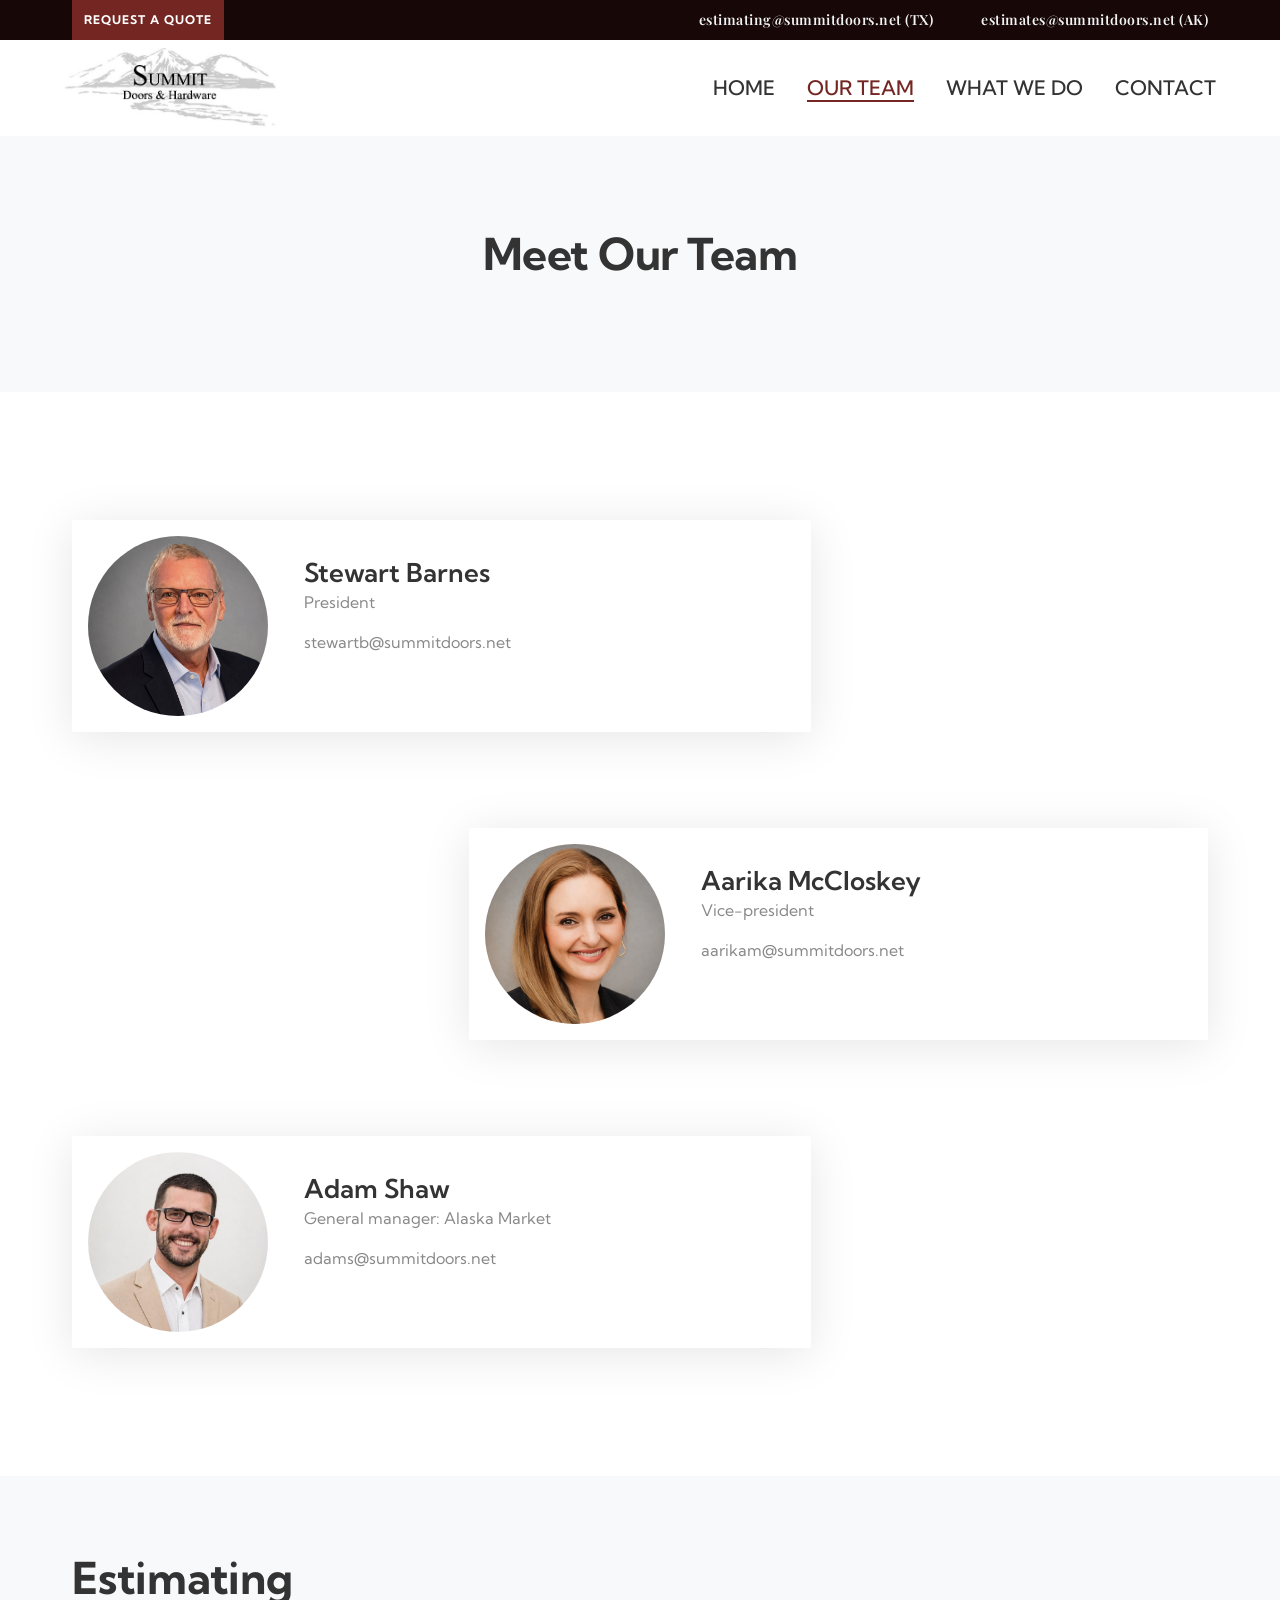
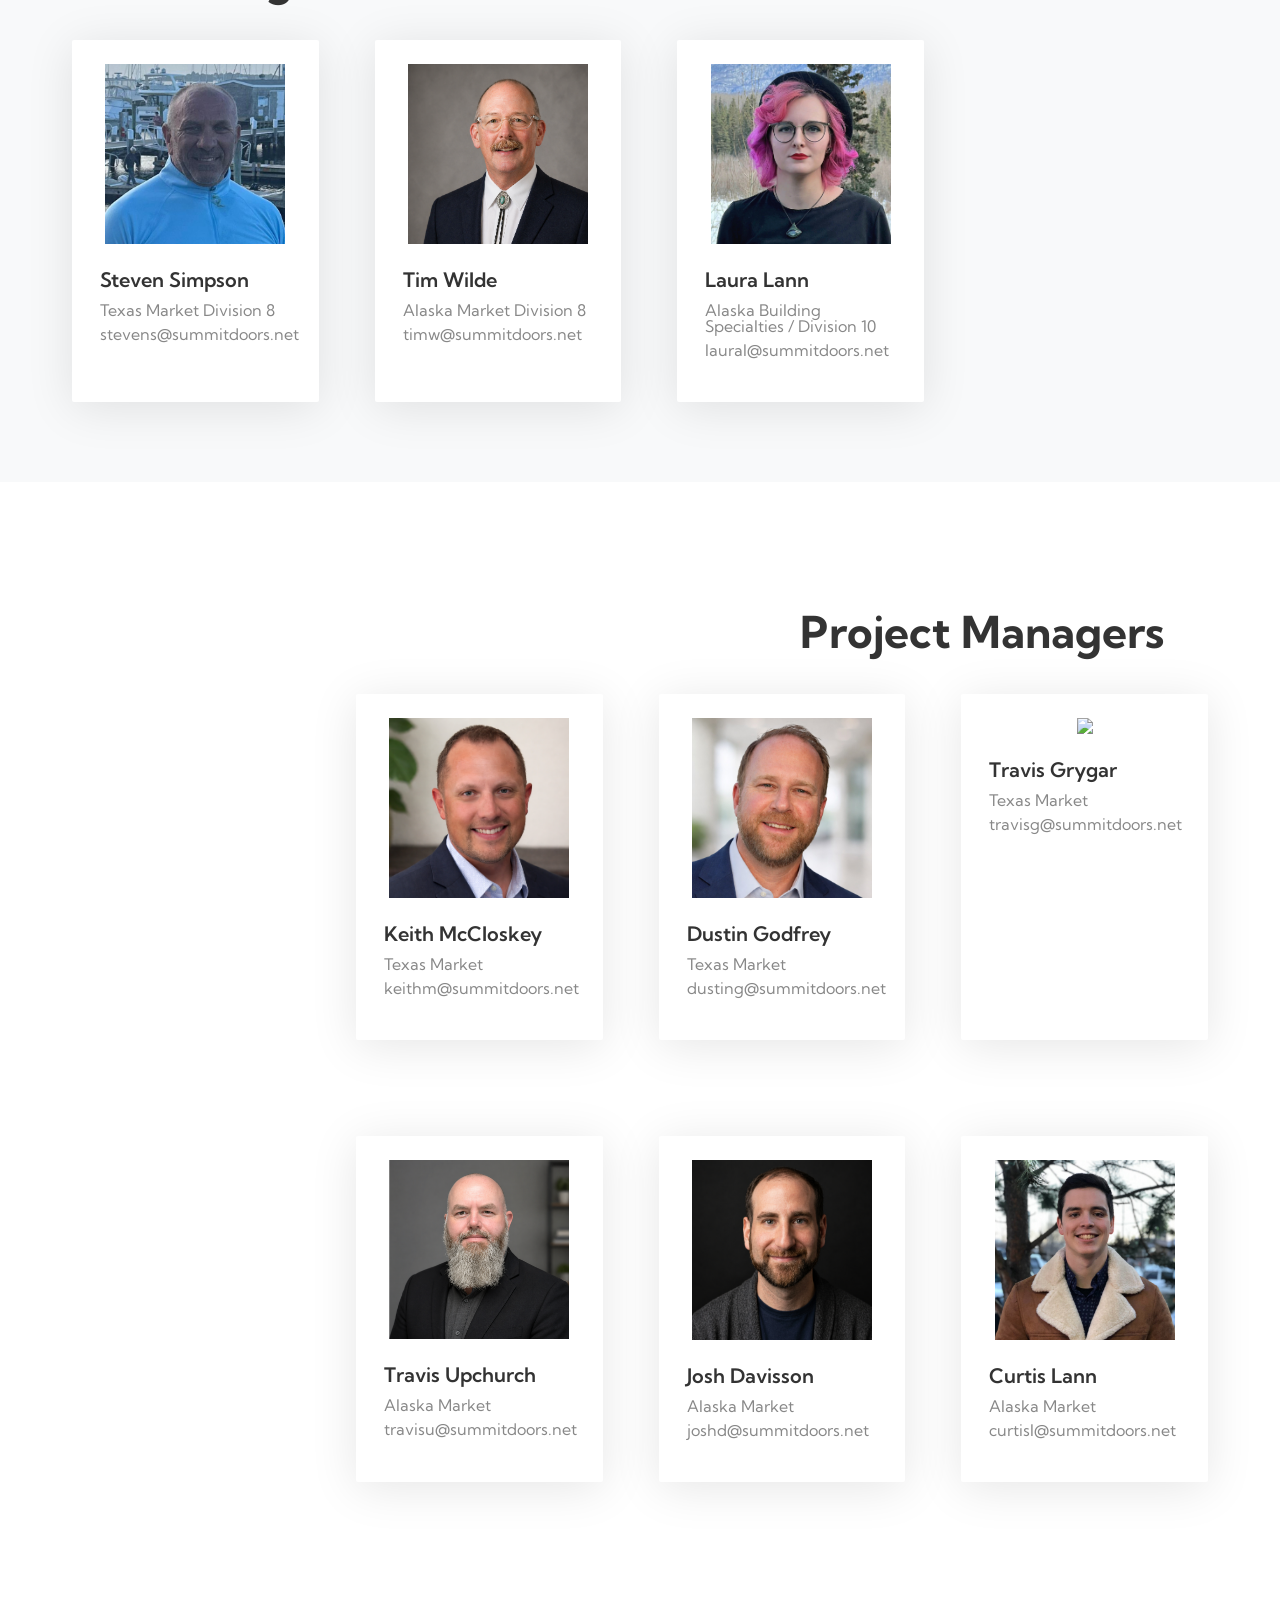
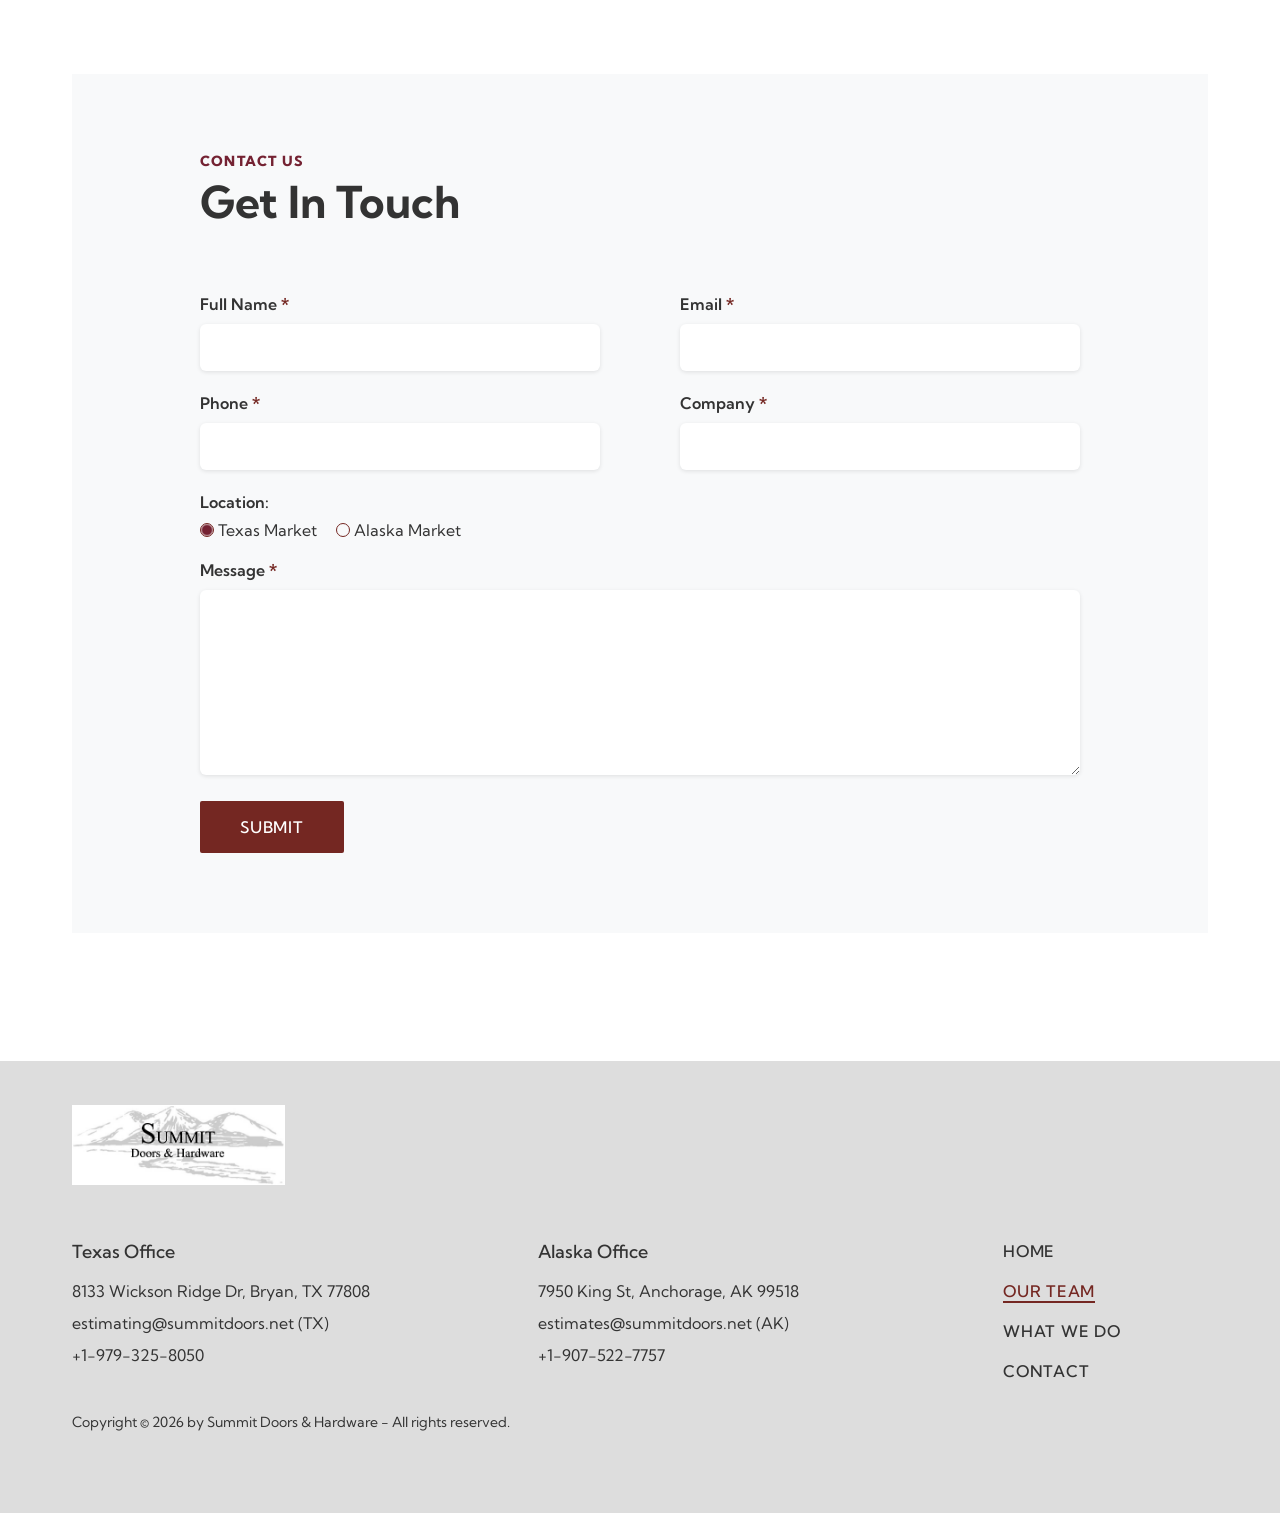
==== about.html @ 2234e0e9 "updated the about and what we do pages changed the images to the actual and improved pictures of the" ====
<!-- 
maybe remove the 'leadership' text and put it in the cards as what their function is (founder, manager, etc)

Dont make different sections for the employee functions like project management and estimator:
-- Put the function of the employees in the employee card !



I gotta make some decisions to bring something to the table on tuesday. Doesn't have to be perfect. I just want to build something. Good enough is good enough.

-->

<!doctype html>
<html lang="en">
  <head>
    <meta charset="UTF-8" />
    <meta name="viewport" content="width=device-width, initial-scale=1.0" />
    <title>Summit Doors | About</title>

    <link
      rel="stylesheet"
      type="text/css"
      href="https://cdn.jsdelivr.net/npm/@phosphor-icons/web@2.1.1/src/regular/style.css"
    />
    <link
      rel="stylesheet"
      type="text/css"
      href="https://cdn.jsdelivr.net/npm/@phosphor-icons/web@2.1.1/src/fill/style.css"
    />

    <link rel="preconnect" href="https://fonts.googleapis.com" />
    <link rel="preconnect" href="https://fonts.gstatic.com" crossorigin />
    <link
      href="https://fonts.googleapis.com/css2?family=Playfair+Display:ital,wght@0,400..900;1,400..900&display=swap"
      rel="stylesheet"
    />
    <link
      href="https://fonts.googleapis.com/css2?family=Kumbh+Sans:wght,YOPQ@100..900,300&family=Playfair+Display:ital,wght@0,400..900;1,400..900&display=swap"
      rel="stylesheet"
    />
    <link
      href="https://fonts.googleapis.com/css2?family=Cinzel:wght@400..900&family=Kumbh+Sans:wght,YOPQ@100..900,300&family=Playfair+Display:ital,wght@0,400..900;1,400..900&display=swap"
      rel="stylesheet"
    />

    <link rel="stylesheet" href="css/general-components.css" />
    <link rel="stylesheet" href="css/general-elements.css" />
    <link rel="stylesheet" href="css/about-us-page.css" />
    <link rel="stylesheet" href="css/mediaquery.css" />

    <script
      async
      fetchpriority="high"
      blocking="render"
      src="js/include.js"
    ></script>
    <script defer src="js/script.js"></script>
    <style>
      .nav-about:link,
      .nav-about:visited {
        color: #742722;
        /* text-decoration: underline; */
        border-bottom: 2px solid #742722;
      }
    </style>
  </head>
  <body>
    <!--  HEADER (DONE)-->
    <header include-header="header.html"></header>

    <main class="main">
      <section class="section-our-team section-bg padding-lg js-hero-el">
        <div class="container">
          <h1 class="heading-primary page-heading cap">Meet our team</h1>
        </div>
      </section>

      <section class="section-leadership">
        <div class="container">
          <!-- <h2 class="heading-secondary text-left">Leadership</h2> -->
          <div class="grid grid--3-cols grid--row-sm">
            <figure class="card card-horizontal">
              <img src="img/team/leadership/stewart.jpg" class="card-img" />
              <div class="card-body">
                <h4 class="card-name">Stewart Barnes</h4>
                <h5 class="card-title">President</h5>
                <p class="card-description">stewartb@summitdoors.net</p>
              </div>
            </figure>

            <figure class="card card-horizontal grid-end">
              <img src="img/team/leadership/aarika.PNG" class="card-img" />
              <div class="card-body">
                <h4 class="card-name">Aarika McCloskey</h4>
                <h5 class="card-title">Vice-president</h5>
                <p class="card-description">aarikam@summitdoors.net</p>
              </div>
            </figure>

            <figure class="card card-horizontal">
              <img src="img/team/leadership/adam.jpg" class="card-img" />
              <div class="card-body">
                <h4 class="card-name">Adam Shaw</h4>
                <h5 class="card-title">General manager: Alaska Market</h5>
                <p class="card-description">adams@summitdoors.net</p>
              </div>
            </figure>
          </div>
        </div>
      </section>

      <section class="section-estimating section-bg">
        <div class="container">
          <h2 class="heading-secondary text-left">Estimating</h2>

          <div class="grid grid--3-cols grid--container-sm">
            <figure class="card card-vertical">
              <div class="text-center">
                <img src="img/team/texas/steven.jpeg" class="card-img" />
              </div>
              <div class="card-body">
                <h4 class="card-name">Steven Simpson</h4>
                <p class="card-description">Texas Market Division 8</p>
                <p class="card-description">stevens@summitdoors.net</p>
              </div>
            </figure>

            <figure class="card card-vertical">
              <div class="text-center">
                <img src="img/team/alaska/tim_wilde.png" class="card-img" />
              </div>
              <div class="card-body">
                <h4 class="card-name">Tim Wilde</h4>
                <p class="card-description">Alaska Market Division 8</p>
                <p class="card-description">timw@summitdoors.net</p>
              </div>
            </figure>

            <figure class="card card-vertical">
              <div class="text-center">
                <img src="img/team/alaska/laura_lann.jpg" class="card-img" />
              </div>
              <div class="card-body">
                <h4 class="card-name">Laura Lann</h4>
                <p class="card-description">
                  Alaska Building Specialties / Division 10
                </p>
                <p class="card-description">laural@summitdoors.net</p>
              </div>
            </figure>
          </div>
        </div>
      </section>

      <section class="section-project-management">
        <div class="container flex-right">
          <h2 class="heading-secondary text-right">Project managers</h2>
          <!-- <div class="grid grid--3-cols grid--container-sm dir--rtl"> -->
          <div class="grid grid--3-cols grid--container-sm">
            <figure class="card card-vertical">
              <div class="text-center">
                <img src="img/team/texas/keith.PNG" class="card-img" />
              </div>
              <div class="card-body">
                <h4 class="card-name">Keith McCloskey</h4>
                <p class="card-description">Texas Market</p>
                <p class="card-description">keithm@summitdoors.net</p>
              </div>
            </figure>

            <figure class="card card-vertical">
              <div class="text-center">
                <img src="img/team/texas/dustin.jpg" class="card-img" />
              </div>
              <div class="card-body">
                <h4 class="card-name">Dustin Godfrey</h4>
                <p class="card-description">Texas Market</p>
                <p class="card-description">dusting@summitdoors.net</p>
              </div>
            </figure>

            <figure class="card card-vertical">
              <div class="text-center">
                <img src="img/team/texas/travis.png" class="card-img" />
              </div>
              <div class="card-body">
                <h4 class="card-name">Travis Grygar</h4>
                <p class="card-description">Texas Market</p>
                <p class="card-description">travisg@summitdoors.net</p>
              </div>
            </figure>

            <figure class="card card-vertical">
              <div class="text-center">
                <img
                  src="img/team/alaska/travis_upchurch.png"
                  class="card-img"
                />
              </div>
              <div class="card-body">
                <h4 class="card-name">Travis Upchurch</h4>
                <p class="card-description">Alaska Market</p>
                <p class="card-description">travisu@summitdoors.net</p>
              </div>
            </figure>

            <figure class="card card-vertical">
              <div class="text-center">
                <img src="img/team/alaska/josh_davisson.png" class="card-img" />
              </div>
              <div class="card-body">
                <h4 class="card-name">Josh Davisson</h4>
                <p class="card-description">Alaska Market</p>
                <p class="card-description">joshd@summitdoors.net</p>
              </div>
            </figure>
            <figure class="card card-vertical">
              <div class="text-center">
                <img src="img/team/alaska/curtis_lann.jpg" class="card-img" />
              </div>
              <div class="card-body">
                <h4 class="card-name">Curtis Lann</h4>
                <p class="card-description">Alaska Market</p>
                <p class="card-description">curtisl@summitdoors.net</p>
              </div>
            </figure>
          </div>
        </div>
      </section>

      <section class="section-cta" id="section-cta">
        <div class="container">
          <div class="cta-form-box">
            <span class="subheading">Contact us</span>
            <h2 class="heading-secondary">Get in touch</h2>
            <form
              class="cta-form"
              method="POST"
              name="contact"
              data-netlify="true"
            >
              <input type="hidden" name="contact-form" value="Contact Form" />
              <div>
                <label class="cta-form-label" for="input-name"
                  >Full Name <span class="label-required">*</span>
                </label>
                <input
                  type="text"
                  id="input-name"
                  class="input-text"
                  name="fullname"
                  value=""
                  required
                />
              </div>

              <div>
                <label class="cta-form-label" for="input-email"
                  >Email <span class="label-required">*</span></label
                >
                <input
                  type="email"
                  id="input-email"
                  class="input-text"
                  name="emailaddress"
                  value=""
                  required
                />
              </div>

              <div>
                <label class="cta-form-label" for="input-phone"
                  >Phone <span class="label-required">*</span></label
                >
                <input
                  type="tel"
                  id="input-phone"
                  class="input-text"
                  name="phonenumber"
                  value=""
                  required
                />
              </div>

              <div>
                <label class="cta-form-label" for="input-company"
                  >Company <span class="label-required">*</span></label
                >
                <input
                  type="text"
                  id="input-company"
                  class="input-text"
                  name="companyname"
                  value=""
                  required
                />
              </div>

              <fieldset>
                <legend class="cta-form-legend">Location:</legend>
                <input
                  type="radio"
                  class="input-radio"
                  id="input-alaska"
                  name="location"
                  value="Texas Market"
                  checked
                />
                <label for="input-alaska" class="radio-label"
                  >Texas Market</label
                >

                <input
                  type="radio"
                  class="input-radio"
                  id="input-texas"
                  name="location"
                  value="Alaska Market"
                />
                <label for="input-texas" class="radio-label"
                  >Alaska Market</label
                >
              </fieldset>

              <div class="cta-form-message">
                <label class="cta-form-label" for="input-message"
                  >Message <span class="label-required">*</span></label
                >
                <textarea
                  id="input-message"
                  class="input-message"
                  rows="7"
                  name="textmessage"
                  value=""
                  required
                ></textarea>
              </div>

              <button class="btn btn-submit-form" type="submit">
                Submit <i class="ph ph-paper-plane-right ph--mg-top"></i>
              </button>
            </form>
          </div>
        </div>
      </section>
    </main>

    <!--  FOOTER -->
    <footer include-footer="footer.html"></footer>

    <!-- <a href="#section-cta" class="btn btn-estimate btn-fixed"
      >Get An Estimate</a
    > -->
    <a href="#header" class="btn btn-up btn-fixed"
      ><i class="ph ph-caret-up"></i>
    </a>
  </body>
</html>
---- css/general-components.css ----
/*****************************************/
/****** HEADER CONTACT (DONE) ************/
/*****************************************/

.header-contact {
  background-color: #170807;
  width: 100%;
}

.header-row {
  display: flex;
  justify-content: space-between;
  height: auto;
  align-items: center;
  height: 4rem;
}

.header-quote-link:link,
.header-quote-link:visited {
  display: inline-block;
  font-size: 1.2rem;
  color: #fff;
  background-color: #742722;
  padding: 0 1.2rem;
  text-transform: uppercase;
  align-content: center;
  font-weight: 700;
  letter-spacing: 0.1rem;
  height: 4rem;
  /* margin-left: 20px; */
}

.header-contact-details {
  display: flex;
  align-items: center;
  justify-content: flex-end;
  gap: 4.4rem;

  font-size: 1.4rem;
  font-family: "Playfair Display", serif;
  font-weight: 500;
  font-weight: 600;
  letter-spacing: 0.5px;

  /* padding-bottom: 1.1rem;
  padding-top: 1.1rem; */
  /* height: 100%; */
}

.contact-item:link,
.contact-item:visited {
  display: flex;
  gap: 0.4rem;
  align-items: center;
  color: #f1f3f5;
  line-height: 1.2rem;
}

.contact-item:hover,
.contact-item:active {
  /* text-decoration: underline; */
  border-bottom: 1px solid #fff;
}
.ph {
  /* padding-right: 0.8rem; */
  top: 4px;
}

.socials-link:link,
.socials-link:visited {
  position: relative;
  bottom: 0;
  transition: bottom 200ms;
}

.socials-link:hover,
.socials-link:active {
  border-bottom: none;
  bottom: 2px;
}

.social-links-list {
  display: flex;
  justify-content: center;
  gap: 1.6rem;
  list-style: none;
}

/*************************************/
/************** HEADER NAV  (DONE) *************/
/*************************************/

.header-nav {
  display: flex;
  justify-content: space-between;
  align-items: center;
  font-family: "Kumbh Sans", sans-serif;
  height: 9.6rem;
  width: 100%;
  padding: 0 6.4rem;
}

.nav-items {
  display: flex;
  gap: 3.2rem;
  list-style: none;
}

.nav-item:link,
.nav-item:visited {
  font-size: 2rem;
  font-weight: 500;
  text-decoration: none;
  text-transform: uppercase;
  border-bottom: 2px solid rgba(227, 213, 212, 0);
  transition: all 250ms;
  color: inherit;
}

.nav-item:hover,
.nav-item:active {
  color: #742722;
  /* text-decoration: underline; */
  border-bottom: 2px solid #742722;
}

/*************************************/
/****************** CTA FORM ******************/
/*************************************/

/*************************************/
/****************** CTA FORM ******************/
/*************************************/

.cta-form-box {
  background-color: #f8f9fa;
  padding: 8rem 12.8rem;
}

.cta-form {
  display: grid;
  grid-template-columns: 1fr 1fr;
  grid-template-rows: auto auto auto auto;
  grid-gap: 8rem;
  row-gap: 2.4rem;
  padding-top: 3.2rem;
}

.cta-form-label,
.cta-form-legend {
  justify-self: start;
  display: block;
  font-weight: 600;
  text-transform: capitalize;
  margin-bottom: 1.2rem;
}

.cta-form-label {
  cursor: pointer;
}

/* .cta-form-legend {
  cursor: default;
} */

.label-required {
  color: #742722;
  font-weight: 700;
}

.cta-form .input-text,
.cta-form .input-message {
  width: 100%;
  font-size: 1.8rem;
  font-family: inherit;
  background-color: #fff;
  box-shadow: 0 1.2px 4px rgba(0, 0, 0, 0.1);
  color: inherit;
  padding: 1.2rem;
  border-radius: 6px;
  border: none;
  resize: vertical;
}

.cta-form .input-text:focus,
.cta-form .input-message:focus {
  outline: 1px solid #742722;
}

/* RADIO INPUT & LABEL  */
.cta-form fieldset {
  border: none;
}

.input-radio {
  appearance: none;
  width: 1.4rem;
  height: 1.4rem;
  border: 1px solid #742722;
  border-radius: 50%;
  position: relative;
  top: 0.1rem;
  cursor: pointer;
  transition: 800ms all linear;
}

.input-radio:checked {
  border: 1px solid #742722;
  background-image: radial-gradient(
    circle,
    rgba(116, 34, 50, 1) 50%,
    rgba(255, 255, 255, 1) 80%
  );
  /* border-radius: 50%; */
}

.radio-label {
  margin-right: 1.5rem;
  cursor: pointer;
}

/* ************************ */

.cta-form-message {
  grid-column: span 2;
  grid-row: 4;
}

.btn-submit-form {
  /* GRID */
  justify-self: start;
  grid-row: 5;

  /* TEXT */
  font-size: inherit;
  font-family: inherit;
  font-weight: 500;
  text-transform: uppercase;
  letter-spacing: 0.8px;

  /* SPACE */
  padding: 1.6rem 4rem;
  background-color: #742722;
  color: #fff;
  /* border: 2px solid #742722; */
  border: none;
  border-radius: 0.2rem;
  cursor: pointer;
}

.btn.btn-submit-form:hover {
  background-color: rgba(116, 39, 34, 0.85);
  color: #fff;
}

/*************************************/
/****************** FOOTER ******************/
/*************************************/

.footer {
  padding-top: 4.4rem;
  padding-bottom: 8rem;
  /* height: 8rem; */
  background-color: #ddd;
}

.grid-footer {
  width: 100rem;
  margin: 0 auto;
}

.grid--footer {
  /* grid-template-columns: 2fr 2fr 2fr 1fr 1fr; */
  grid-template-columns: 2fr 2fr 1fr;
  /* justify-content: space-between; */
  gap: 8rem;
  /* width: 100rem;
  margin: 0 auto; */
}

.footer-heading {
  font-size: 1.8rem;
  font-weight: 500;
  margin-bottom: 2.2rem;
}

/*********** FOOTER COLUMNS ***********/

/* LOGO, SOCIALS, COPYRIGHT */
.logo-col {
  display: flex;
  flex-direction: column;
  align-items: center;
}
.footer-logo-link {
  margin-bottom: 2.4rem;
}

.footer-socials-link:link,
.footer-socials-link:visited {
  font-size: 1.6rem;
  color: inherit;
  text-transform: uppercase;
  transition: all 300ms;
}

.footer-socials-link:hover,
.footer-socials-linkk:active {
  color: #742722;
}

.social-icon {
  font-size: 2.8rem;
  color: inherit;
}

.copyright {
  display: inline;
  font-size: 1.4rem;
  font-weight: 400;
  line-height: 1.6;
  margin-top: auto;
  /* width: 23.6rem; */
  /* text-align: Center; */
  /* justify-self: end; */
}

/* ADDRESS */

.contact-details {
  display: flex;
  flex-direction: column;
  gap: 1.6rem;
  font-size: 1.6rem;
  font-style: normal;
  /* padding-left: 1.2rem; */
  /* line-height: 1.6; */
}

.footer-link .ph {
  position: relative;
  top: 0.2rem;
}

.footer-link:link,
.footer-link:visited {
  display: block;
  color: inherit;
  transition: color 200ms;
  text-decoration: none;
}

.footer-link:hover,
.footer-link:active {
  color: #111;
}

/* FOOTER NAV */

.footer-nav {
  display: flex;
  flex-direction: column;
  justify-content: space-between;
  gap: 2.4rem;
  list-style: none;
}

/* FOOTER WEB NAVIGATION */

.footer-nav-link:link,
.footer-nav-link:visited {
  font-size: 1.6rem;
  color: inherit;
  font-weight: 500;
  text-transform: uppercase;
  border-bottom: 1px solid rgba(227, 213, 212, 0);
  letter-spacing: 0.75px;
  transition: all 200ms;
  /* text-decoration: none; */
}

.footer-nav-link:hover,
.footer-nav-link:active {
  color: #742722;
  border-bottom: 1px solid #742722;
}

.footer-nav-link:link.active,
.footer-nav-link:visited.active {
  color: #742722;
  border-bottom: 1px solid #742722;
}
---- css/general-elements.css ----
/* At the end, make a media query for wide screens */

* {
  margin: 0;
  padding: 0;
  box-sizing: border-box;
}

html {
  font-size: 62.5%;
  overflow-x: hidden;
}

body {
  /* font-family: "Rubik", sans-serif; */
  /* font-family: "Cinzel", sans-serif; */
  /* font-family: "Playfair Display", serif; */
  font-family: "Kumbh Sans", sans-serif;
  font-size: 1.6rem;
  line-height: 1;
  color: #333;
  /* color: #0c0403; */
}

.logo {
  height: 8rem;
  /* width: 100%; */
  /* max-height: 8rem; */
}

header {
  /* background-color: #fff; */
  /* background: transparent; */
}

section {
  /* background-color: #fff; */
  /* margin-bottom: 8rem; */
  margin-bottom: 6.4rem;
  padding: 6.4rem 0;
}
section:not(:first-child) {
  /* margin-top: 5.6rem; */
  /* padding: 9.6rem 0; */
}

section:last-child {
  /* margin-bottom: 12.6rem; */
}

main {
  position: relative;
  /* z-index: -999; */
}

.container {
  max-width: 120rem;
  /* max-width: 85vw; */
  margin: 0 auto;
  padding: 0 3.2rem;
}
small {
  color: #555;
}
strong {
  text-transform: uppercase;
  color: #742722;
  padding-left: 0.1rem;
  padding-right: 0.1rem;
}

p {
  margin-bottom: 0.4rem;
}

.capitalize {
  text-transform: capitalize;
}

.text-center {
  text-align: center;
}

.text-left {
  text-align: left !important;
}

.text-right {
  text-align: end;
  padding-right: 4.4rem;
}

.ph--mg-top {
  position: relative;
  top: 2px;
}

.img {
  width: 100%;
  border-radius: 2px;
}

/*************************************/
/****************** Element transitions ******************/
/*************************************/
.element--hidden {
  opacity: 0;
  transform: translateX(-8rem);
}

/*************************************/
/****************** FIRST SECTION OF PAGE ******************/
/*************************************/

.section-bg {
  background-color: #f8f9fa;
  padding-top: 8rem;
  padding-bottom: 8rem;
}

/*   text-transform: capitalize;
 */
.italic {
  /* font-style: italic; */
}
.pad-left {
  padding-left: 8rem;
}
.page-heading {
  /* border-bottom: 1px solid rgba(51, 51, 51, 0.6); */
  /* line-height: 1.8; */
  padding-bottom: 1.2rem;
  text-align: center;
  /* font-style: italic; */
  font-family: "Kumbh Sans", sans-serif !important;

  /* font-family: "Playfair Display" !important; */
  /* font-family: "" !important; */
}

.text-block {
  /* align-self: center; */
}

.cap {
  text-transform: capitalize;
}

/*************************************/
/****************** HEADERS ******************/
/*************************************/

.subheading {
  display: block;
  font-size: 1.4rem;
  font-weight: 800;
  font-family: "Kumbh Sans", sans-serif;
  color: #742232;
  letter-spacing: 1.2px;
  text-transform: uppercase;
  margin-bottom: 1.2rem;
  transition:
    transform 800ms,
    opacity 800ms;
}

.heading-primary,
.heading-secundary {
  letter-spacing: -0.5px;
}

.heading-primary {
  font-family: "Cinzel", serif;
  text-transform: uppercase;
  text-transform: capitalize;
  /* font-style: italic; */
  font-size: 4.4rem;
  font-weight: 700;
  margin-bottom: 1.2rem;
  margin-bottom: 0.8rem;
  /* border-bottom: 1px solid rgba(255, 255, 255, 0.8); */
}

.heading-secondary {
  /* font-family: "Playfair Display", serif; */
  font-size: 4.4rem;
  font-weight: 700;
  margin-bottom: 4rem;
  text-transform: capitalize;
}

.heading-tertiary {
  font-family: "Kumbh Sans", sans-serif;
  font-size: 3rem;
  line-height: 1.2;
  margin-bottom: 3.2rem;
  color: #333;
}

/*************************************/
/****************** LINKS & BUTTONS ******************/
/*************************************/

a:link,
a:visited {
  text-decoration: none;
}

p a:link,
p a:visited {
  font-size: inherit;
  display: inline;
  /* text-transform: capitalize; */
  /* text-decoration: underline; */
}

.link:link,
.link:visited {
  display: inline-block;
  line-height: 1.4;
  font-weight: 600;
  color: #742232;
  text-decoration: none;
  text-transform: lowercase;
}
.link:link::first-letter,
.link:visited::first-letter {
  text-transform: uppercase;
}

.link:hover,
.link:active {
  color: #5d1f1b;
  text-decoration: underline;
}

.btn:link,
.btn:visited {
  display: inline-block;
  font-family: "Kumbh Sans", sans-serif;
  font-size: 1.4rem;
  font-weight: 600;
  background-color: #faf8f8;
  background-color: #fff;
  color: #3f3837;
  letter-spacing: 0.8px;
  padding: 1.6rem 2.4rem;
  text-decoration: none;
  text-transform: uppercase;
  /* border-radius: 2px; */
  transition: background-color 300ms;
  box-shadow: 0 2.4rem 4.8rem rgba(0, 0, 0, 0.075);
}

.btn:hover,
.btn:active {
  background-color: #eee;
  color: #3f3837;
  /* color: #333; */
}

.btn-fixed:link,
.btn-fixed:visited {
  position: fixed;
  bottom: 1.2rem;

  color: #3f3837;
  text-decoration: none;
  text-transform: uppercase;
  border-radius: 2px;
  border: 2px solid #742232;

  opacity: 0;
  transition:
    opacity 150ms,
    background-color 300ms;
}

.btn-estimate:link,
.btn-estimate:visited {
  left: 1.2rem;
  /* padding: 1.8rem 2rem; */
}

.show-btn .btn-estimate:link,
.show-btn .btn-estimate:visited {
  opacity: 1;
}

.btn-up:link,
.btn-up:visited {
  right: 1.2rem;
  font-size: 2.4rem;
  padding: 0.8rem 0.9rem;
  color: #742232;
}

.show-btn .btn-up:link,
.show-btn .btn-up:visited {
  opacity: 1;
}

/*************************************/
/****************** SPACING ******************/
/*************************************/

.container--110 {
  max-width: 100rem;
}

.margin-top-sm {
  margin-top: 3.2rem;
}
.margin-top-md {
  margin-top: 5.6rem;
}
.margin-top-lg {
  margin-top: 9.6rem;
}
.margin-bottom-none {
  margin-bottom: 0;
}

.margin-bottom-xsm {
  margin-bottom: 1.4rem;
}
.margin-bottom-sm {
  margin-bottom: 3.2rem;
}

.margin-bottom-md {
  margin-bottom: 5.6rem;
}

.margin-bottom-lg {
  margin-bottom: 9.6rem;
}

.padding-side {
  padding: 1.2rem;
}

.padding-lg {
  padding-top: 9.6rem;
  padding-bottom: 9.6rem;
}

/*************************************/
/****************** GRID ******************/
/*************************************/

.grid {
  display: grid;
  column-gap: 5.6rem;
  row-gap: 9.6rem;
}

.grid--2-cols {
  grid-template-columns: repeat(2, 1fr);
}

.grid--3-cols {
  grid-template-columns: repeat(3, 1fr);
}

.grid--4-cols {
  grid-template-columns: repeat(4, 1fr);
}

.grid--5-cols {
  grid-template-columns: repeat(5, 1fr);
}

.grid--6-cols {
  grid-template-columns: repeat(6, 1fr);
}

.grid--45-55 {
  grid-template-columns: 45fr 55fr;
}

.grid--col-gap-xsm {
  column-gap: 2.2rem;
}
.grid--col-gap-sm {
  column-gap: 4.8rem;
}

.grid--row-span-2 {
  grid-row: span 2;
}

.grid .grid-end {
  grid-column: 2 / span 2;
}

.justify-center {
  justify-content: center;
}

.align-center {
  align-items: center;
}

.grid--justify-sb {
  justify-content: space-between;
}

.dir--rtl {
  direction: rtl;
}

.flex-right {
  display: flex;
  flex-direction: column;
  align-items: end;
}
/* 
.justify-space-around {
  justify-content: space-around;
} */

.img--100 {
  width: 100%;
}

/*************************************/
/****************** LIST ******************/
/*************************************/

.specialty-list {
  display: flex;
  flex-direction: column;
  gap: 0.8rem;
  padding-left: 1.2rem;

  font-size: 1.6rem;
  font-weight: 400;

  list-style: none;
}

.specialty-list li {
  display: flex;
  gap: 1.2rem;
}

.ph-minus {
  color: #555;
}

.ph-check {
  color: #227427;
}

/*************************************/
/*************************************/
/*************************************/
/*************************************/
/*************************************/
/****************** GENERAL STYLE ******************/
/*************************************/
/*************************************/
/*************************************/
/*************************************/
/*************************************/
/*************************************/
/*************************************/

/**************************/
/* SECTION OUR STORY */
/**************************/

.about-us-description {
  font-size: 1.6rem;
  line-height: 1.6;
  margin-bottom: 1.2rem;
}

.about-us-description:first-child::first-letter {
  font-size: 6.4rem;
  font-weight: 700;
  color: #888;
  line-height: 0;
}
.get-to-know-us-img {
  justify-self: center;
}

.grid--our-story {
  grid-template-columns: 45fr 50fr;
}
.grid--values {
  grid-template-columns: 50fr 45fr;
}

.section-meet-the-team {
  text-align: center;
}

.heading-special {
  font-size: 4.4rem;
  /* font-family: "Playfair Display", serif; */
  font-style: italic;
  text-transform: uppercase;
  border: 2px solid #eee;
  padding: 11.4rem 16rem;
  background-color: #fff;
}

.place-center {
  display: flex;
  justify-content: center;
}
---- css/about-us-page.css ----
/**************************/
/* SECTION OUR TEAM */
/**************************/

/* .section-our-team {
  display: flex;
  flex-direction: column;
  gap: 8rem;
} */
.grid--row-gap-sm {
  row-gap: 8rem;
}

.grid--container-sm {
  max-width: 75%;
  /* direction: ltr; */
}

.card {
  background-color: #fff;
  overflow: hidden;
  box-shadow: 0 0.6rem 4.8rem rgba(0, 0, 0, 0.1);
  border-radius: 2px;
  padding: 1.6rem;
}

.card-img {
  max-width: 18rem;
}

.card-horizontal {
  grid-column: span 2;
  display: flex;
  justify-content: start;
}

.card-horizontal .card-img {
  border-radius: 50%;
}

.card-horizontal .card-body {
  padding: 2.4rem 2.4rem;
  padding-left: 3.6rem;
}

.card-horizontal .card-name {
  font-size: 2.6rem;
  font-weight: 600;
  color: #333;
  margin-bottom: 0.8rem;
  text-transform: capitalize;
}
.card-horizontal .card-title {
  font-size: 1.6rem;
  font-weight: 400;
  margin-bottom: 2.4rem;
  color: #888;
}

/*****************************************/
/************ CARD VERTICAL **************/
/*****************************************/

.card-vertical {
  padding-top: 2.4rem;
}

/* .card-vertical .card-img {
} */

.card-vertical .card-body {
  padding: 2.4rem 1.2rem;
  text-align: left;
}

.card-vertical .card-name {
  font-size: 2rem;
  font-weight: 600;
  color: #333;
  text-transform: capitalize;
  margin-bottom: 1.2rem;
}

.card-description {
  font-size: 1.6rem;
  font-weight: 400;
  margin-top: 0.8rem;
  color: #888;
}
---- css/mediaquery.css ----
@media (min-width: 106em) {
  html {
    /* font-size: 65%; */
  }
  .header-nav {
    padding: 0 12.8rem;
  }
  .container {
    /* max-width: 130rem; */
  }
}
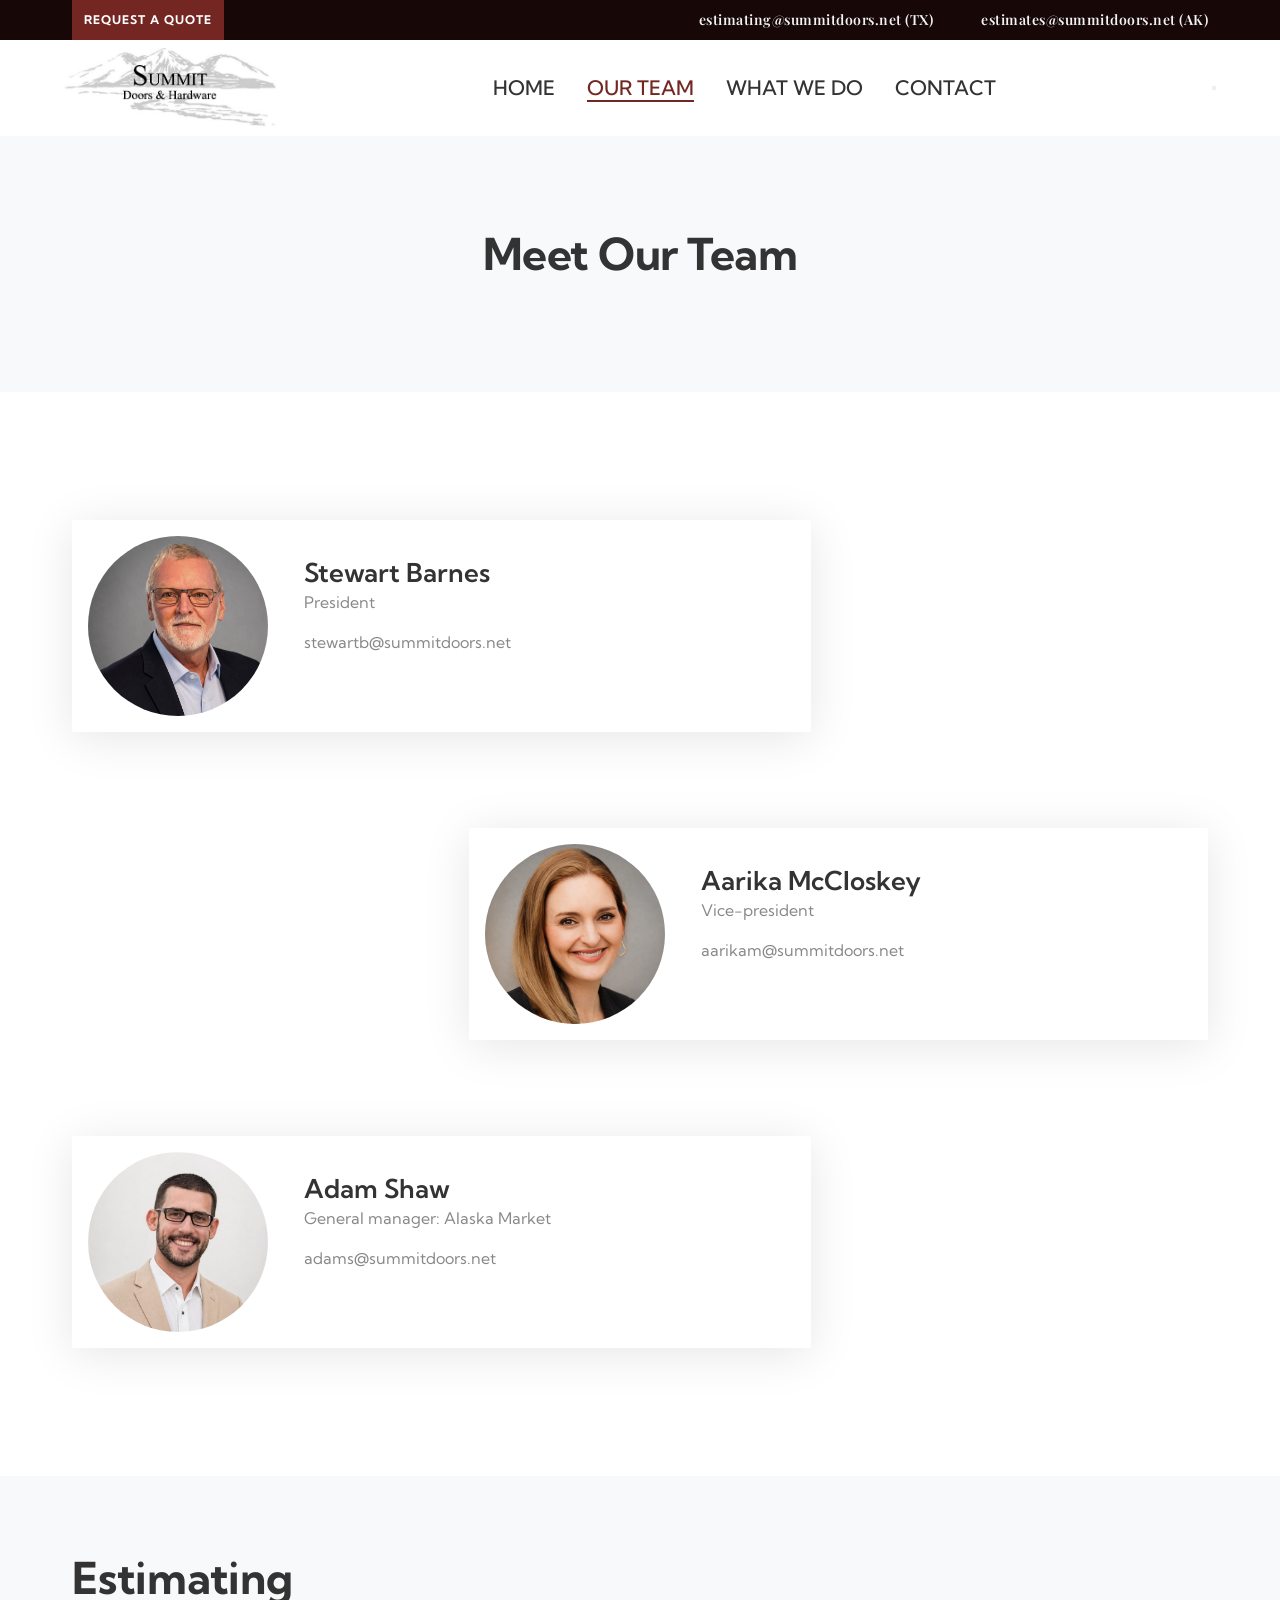
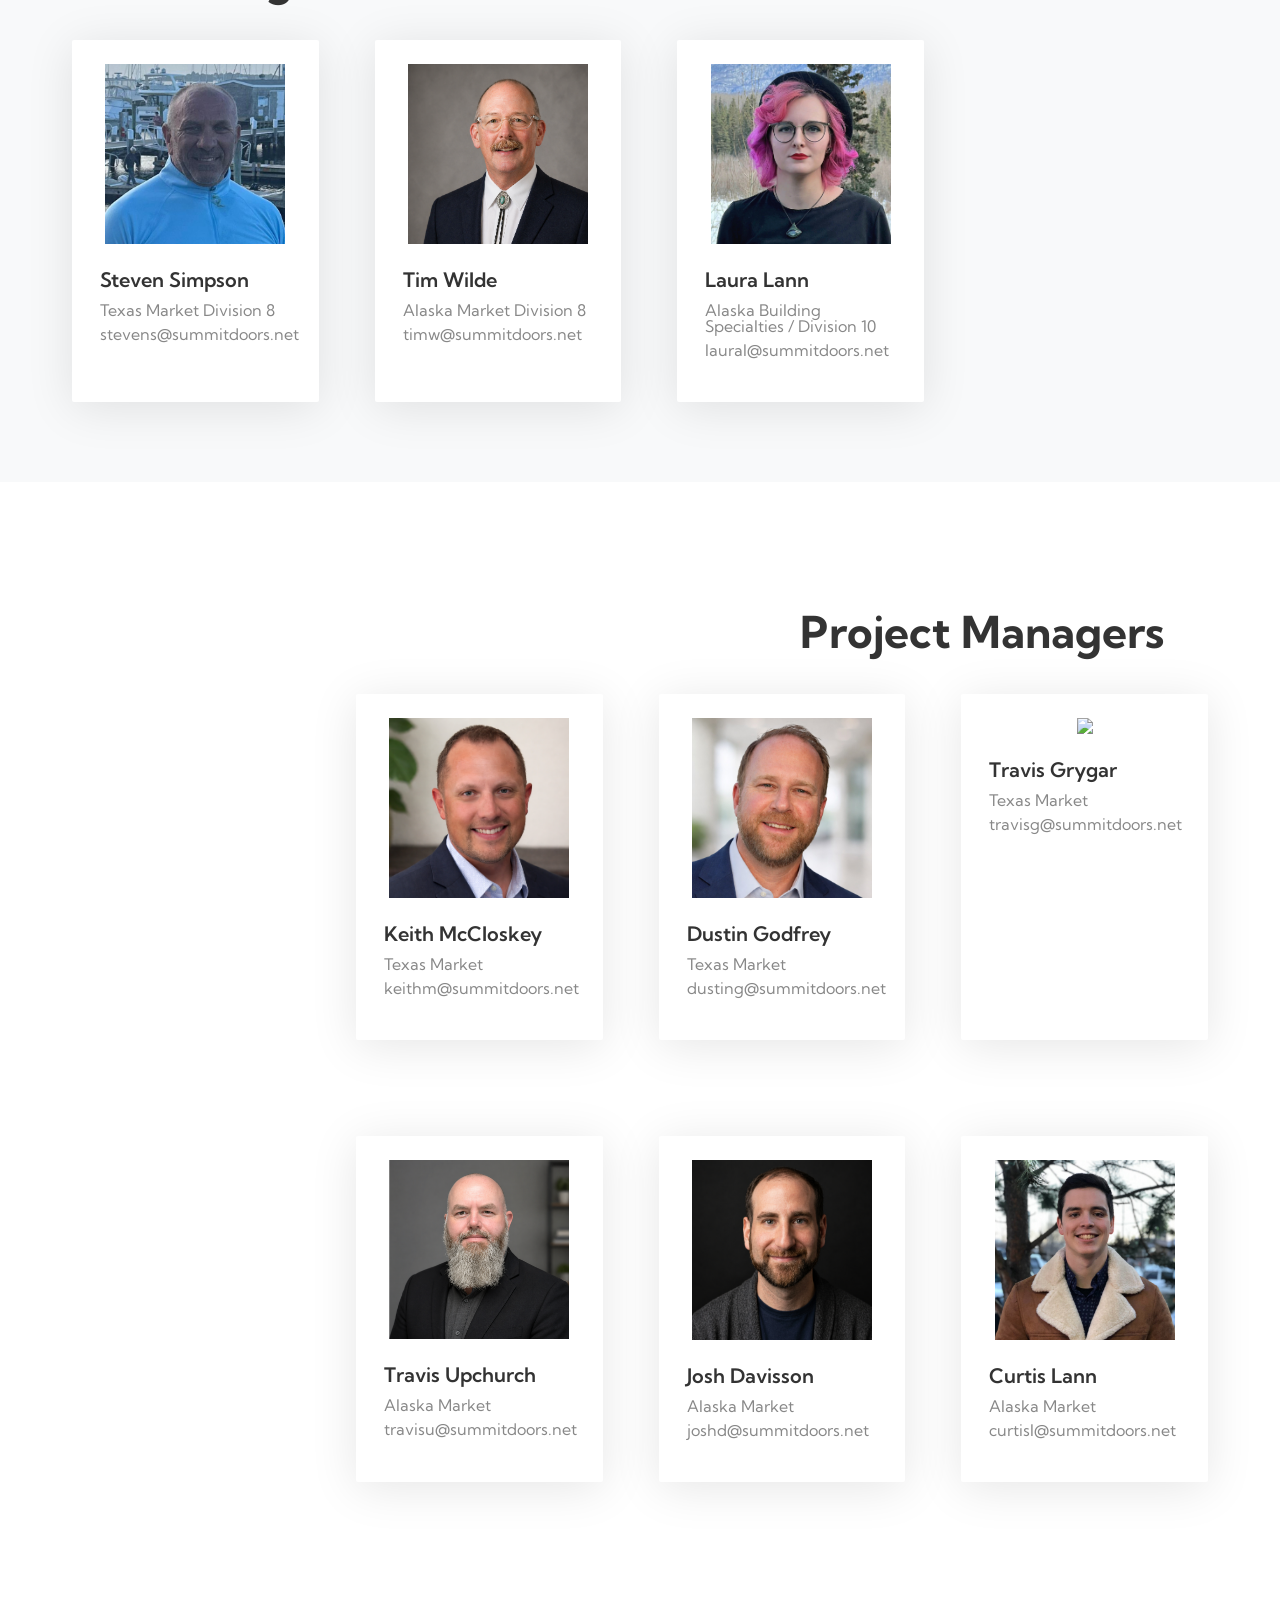
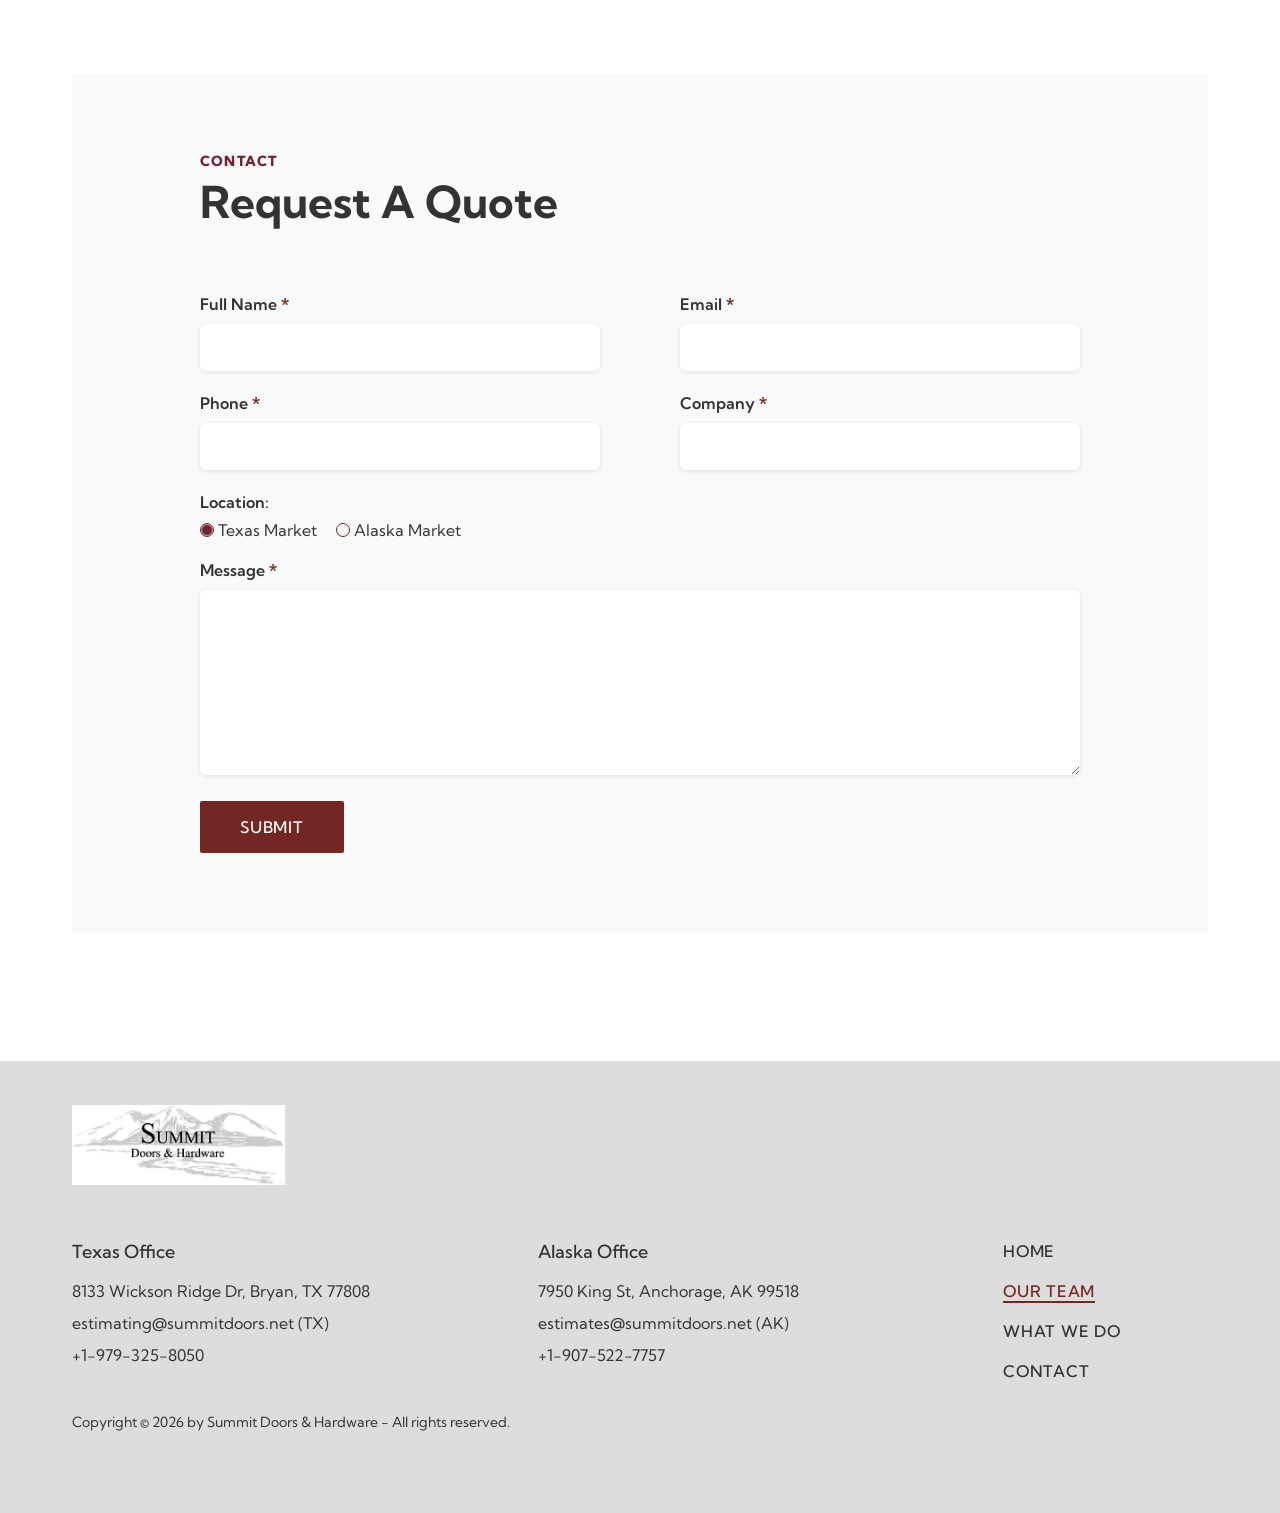
==== commit 1546f152: "updated the what we do and header General:  Updated and added the form on the about page and what w" ====
--- a/about.html
+++ b/about.html
@@ -231,8 +231,8 @@
       <section class="section-cta" id="section-cta">
         <div class="container">
           <div class="cta-form-box">
-            <span class="subheading">Contact us</span>
-            <h2 class="heading-secondary">Get in touch</h2>
+            <span class="subheading">Contact</span>
+            <h2 class="heading-secondary cap">Request a quote</h2>
             <form
               class="cta-form"
               method="POST"
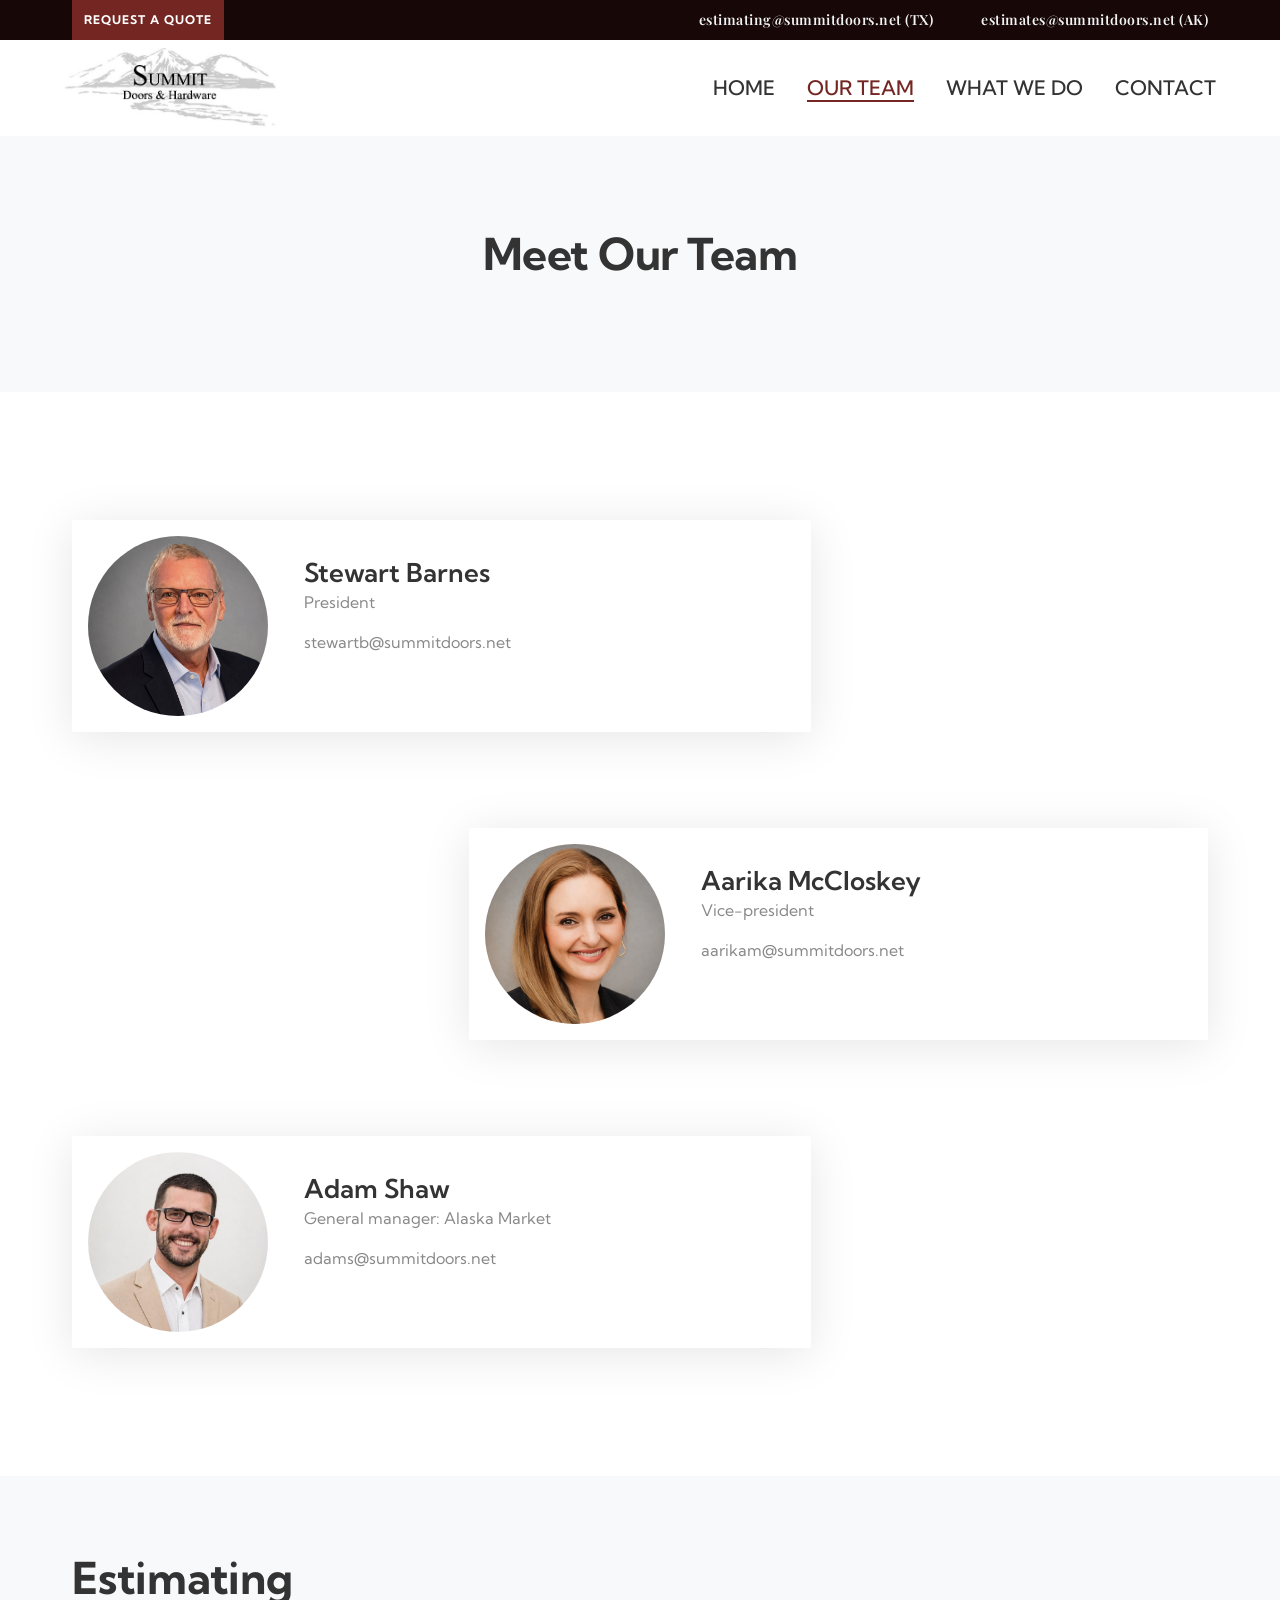
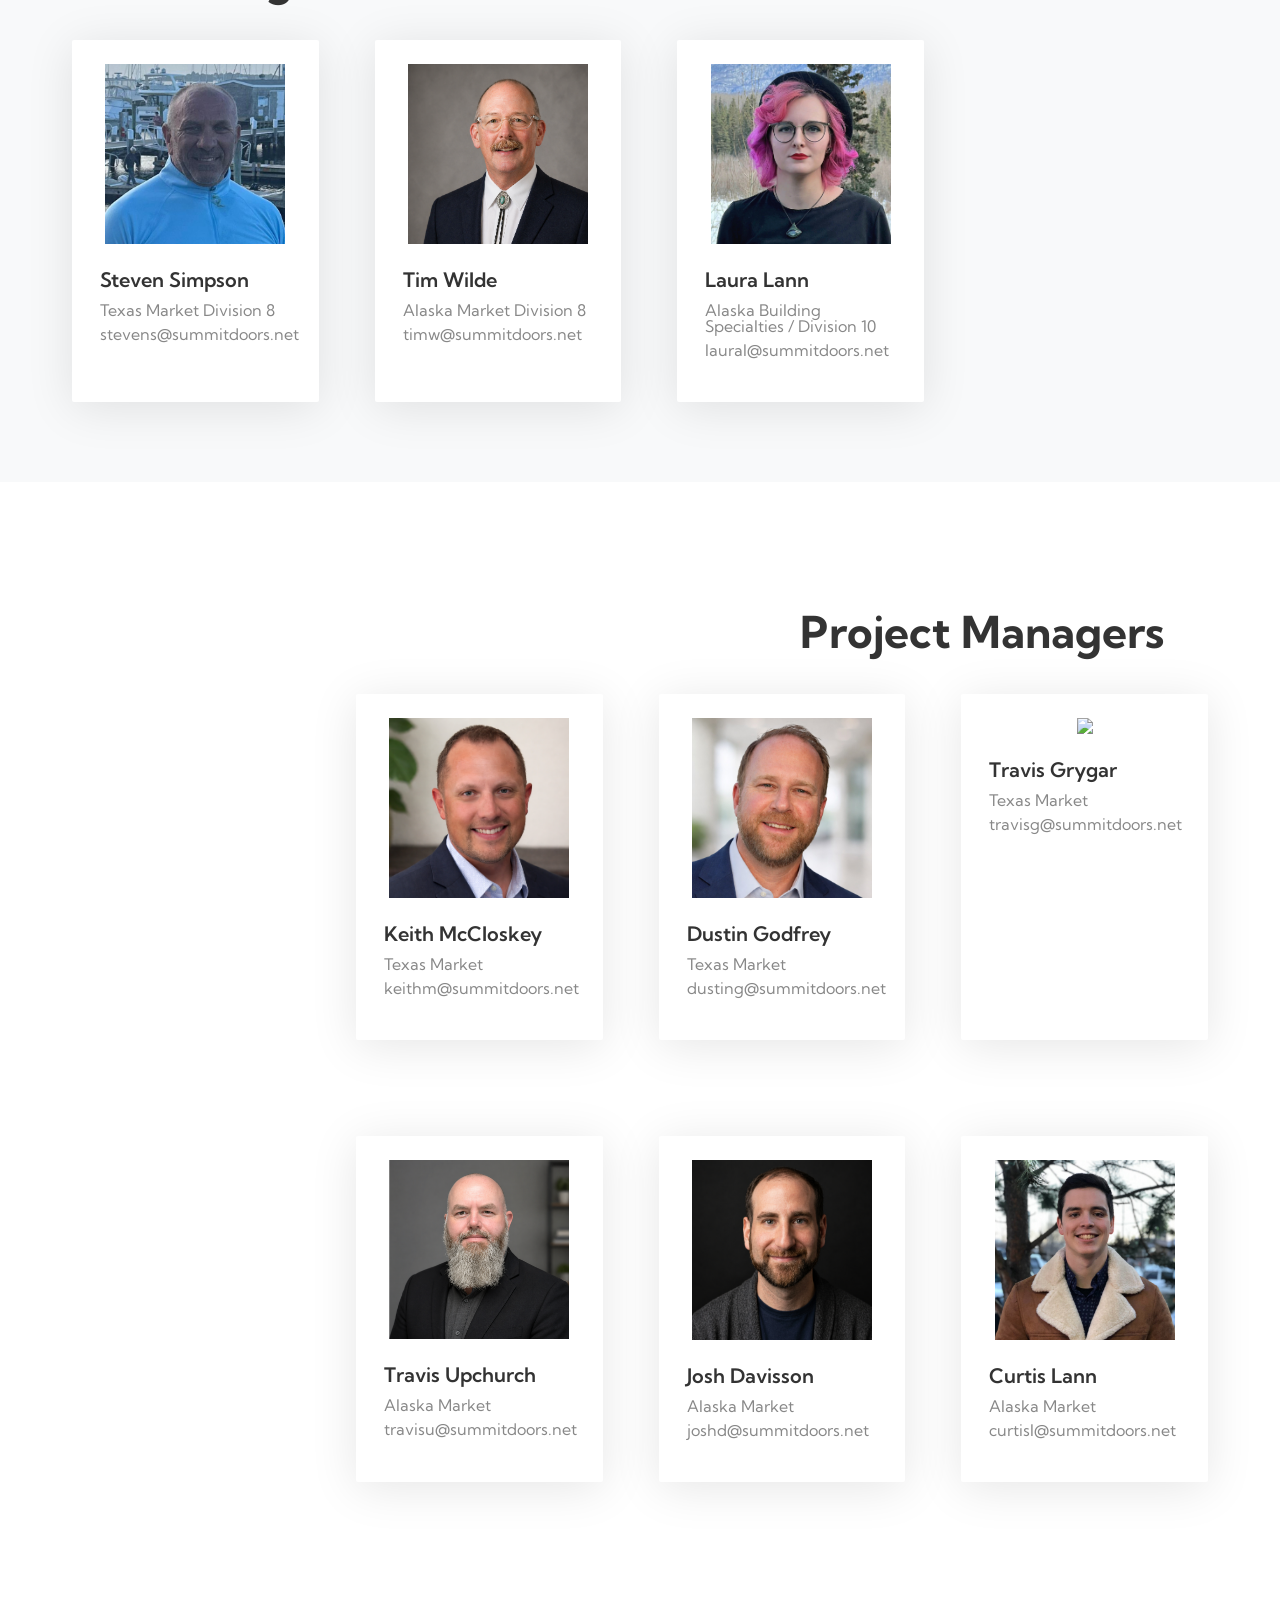
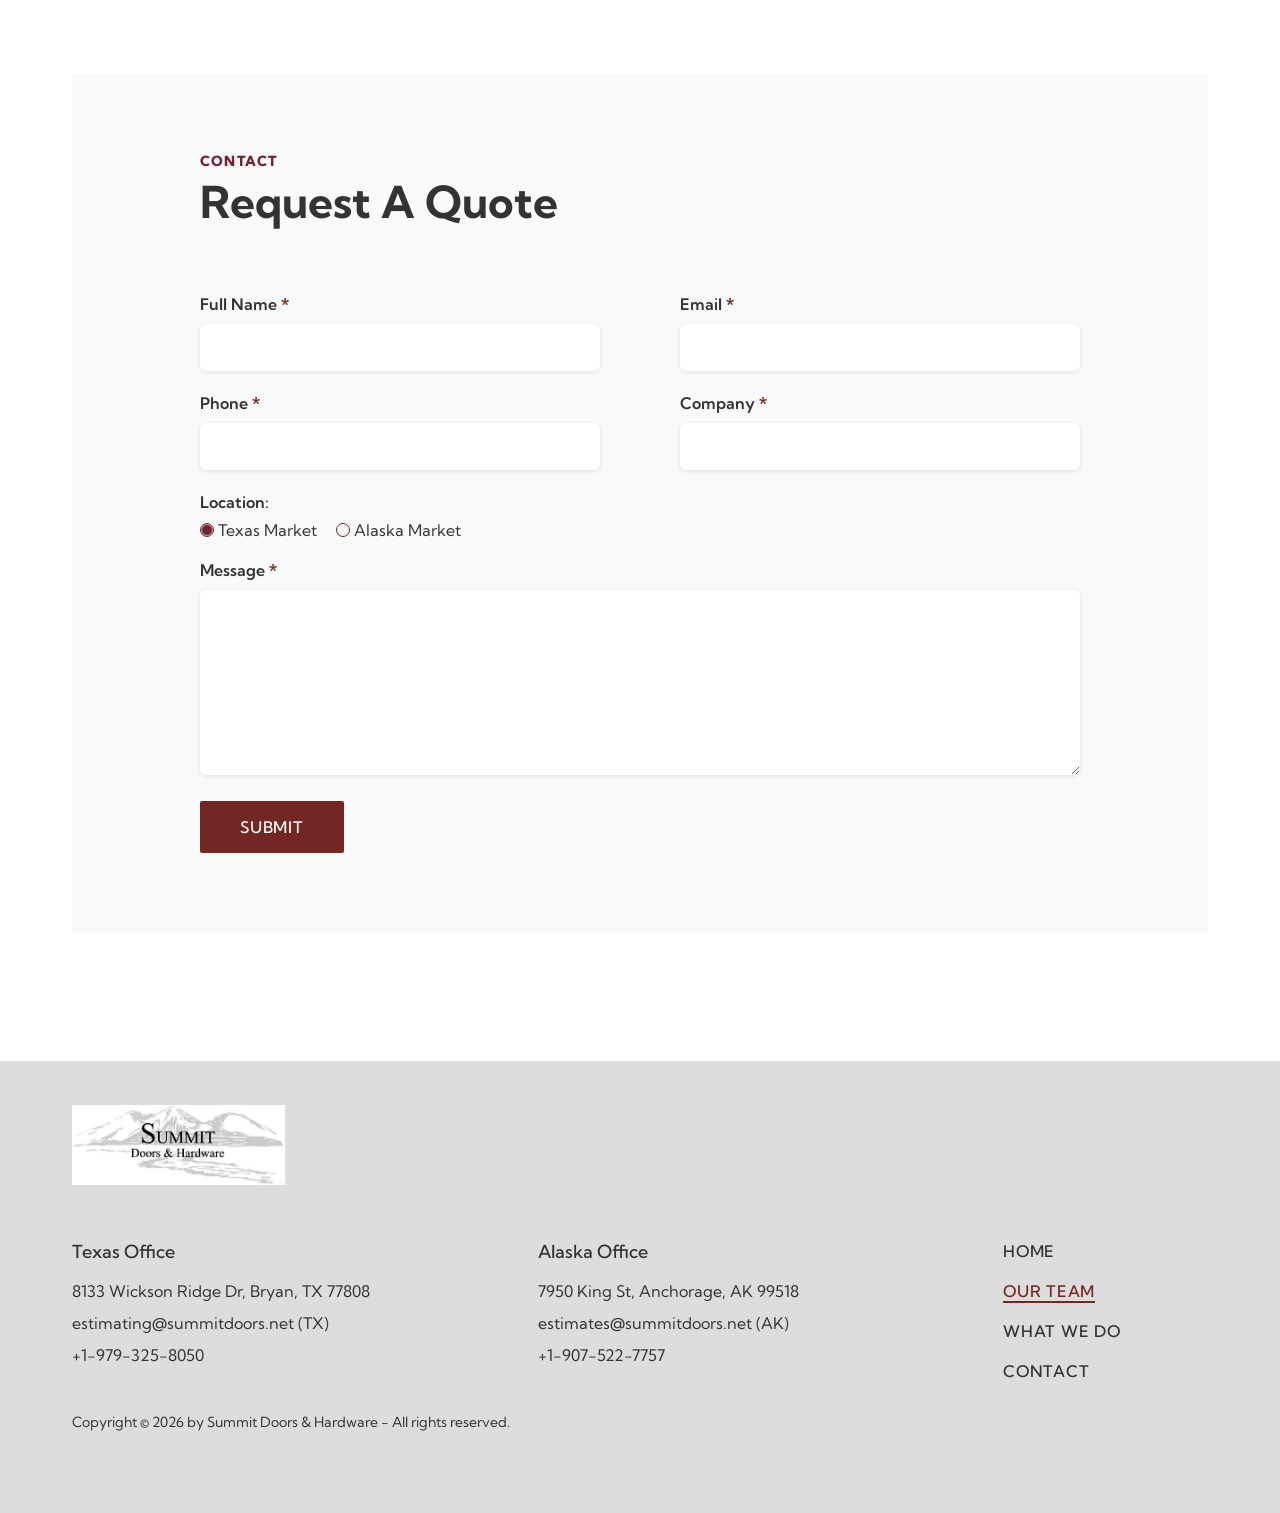
==== commit c6f69501: "I've put the header back into the files. The js include solution was causing rendering issues" ====
--- a/about.html
+++ b/about.html
@@ -66,7 +66,57 @@
   </head>
   <body>
     <!--  HEADER (DONE)-->
-    <header include-header="header.html"></header>
+    <header class="main-header" id="header">
+      <div class="header-contact">
+        <div class="container header-row">
+          <div>
+            <a href="#section-cta" class="header-quote-link">Request a Quote</a>
+          </div>
+          <div class="header-contact-details">
+            <a
+              href="mailto:estimating@summitdoors.net"
+              class="contact-item"
+              target="_blank"
+              ><i class="ph ph-envelope-simple"></i> estimating@summitdoors.net
+              (TX)</a
+            >
+            <a
+              href="mailto:estimates@summitdoors.net"
+              class="contact-item"
+              target="_blank"
+              ><i class="ph ph-envelope-simple"></i> estimates@summitdoors.net
+              (AK)</a
+            >
+          </div>
+        </div>
+      </div>
+
+      <nav class="header-nav">
+        <a href="/index.html">
+          <img
+            src="/img/summitdoors-logo-min.png"
+            class="logo"
+            alt="Logo SummitDoors"
+        /></a>
+        <ul class="nav-items">
+          <li><a href="/index.html" class="nav-item nav-home">Home</a></li>
+          <li><a href="/about.html" class="nav-item nav-about">Our Team</a></li>
+          <li>
+            <a href="/what-we-do.html" class="nav-item nav-products"
+              >What we do</a
+            >
+          </li>
+          <li>
+            <a href="/contact.html" class="nav-item nav-contact">Contact</a>
+          </li>
+        </ul>
+
+        <button class="btn-mobile-nav">
+          <i class="ph ph-list icon-mobile-nav" name="menu-open"></i>
+          <i class="ph ph-x icon-mobile-nav menu-close" name="menu-close"></i>
+        </button>
+      </nav>
+    </header>
 
     <main class="main">
       <section class="section-our-team section-bg padding-lg js-hero-el">
--- a/css/general-components.css
+++ b/css/general-components.css
@@ -1,6 +1,10 @@
 /*****************************************/
 /****** HEADER CONTACT (DONE) ************/
 /*****************************************/
+
+header {
+  position: relative;
+}
 
 .header-contact {
   background-color: #170807;
@@ -124,9 +128,23 @@
   border-bottom: 2px solid #742722;
 }
 
-/*************************************/
-/****************** CTA FORM ******************/
-/*************************************/
+.btn-mobile-nav {
+  border: none;
+  background: none;
+  cursor: pointer;
+
+  display: none;
+  z-index: 12;
+}
+
+.icon-mobile-nav {
+  font-size: 4.4rem;
+  color: #333;
+}
+
+.icon-mobile-nav[name="menu-close"] {
+  display: none;
+}
 
 /*************************************/
 /****************** CTA FORM ******************/
--- a/css/general-elements.css
+++ b/css/general-elements.css
@@ -12,6 +12,7 @@
 }
 
 body {
+  position: relative;
   /* font-family: "Rubik", sans-serif; */
   /* font-family: "Cinzel", sans-serif; */
   /* font-family: "Playfair Display", serif; */
@@ -20,6 +21,7 @@
   line-height: 1;
   color: #333;
   /* color: #0c0403; */
+  overflow-x: hidden;
 }
 
 .logo {
--- a/css/mediaquery.css
+++ b/css/mediaquery.css
@@ -1,11 +1,49 @@
-@media (min-width: 106em) {
-  html {
-    /* font-size: 65%; */
+@media (max-width: 60em) {
+  .nav-items {
+    background-color: rgba(255, 255, 255, 0.97);
+    flex-direction: column;
+    align-items: center;
+    justify-content: center;
+    position: absolute;
+    top: 0;
+    left: 0;
+    width: 100%;
+    height: 100vh;
+    transform: translateX(100%);
+    transition: all 0.3s;
+    z-index: 3;
+
+    /* display: none; */
+
+    opacity: 0;
+    visibility: hidden;
+    pointer-events: none;
   }
-  .header-nav {
-    padding: 0 12.8rem;
+
+  .nav-open .nav-items {
+    opacity: 1;
+    visibility: visible;
+    pointer-events: auto;
+    transform: translateX(0);
   }
-  .container {
-    /* max-width: 130rem; */
+
+  .nav-open .icon-mobile-nav[name="menu-open"] {
+    display: none;
+  }
+  .nav-open .icon-mobile-nav[name="menu-close"] {
+    display: block;
+  }
+
+  .btn-mobile-nav {
+    display: block;
+    /* position: fixed;
+    top: 0;
+    right: 0; */
+    /* z-index: 999; */
+  }
+
+  .nav-item:link,
+  .nav-item:visited {
+    font-size: 4rem;
   }
 }
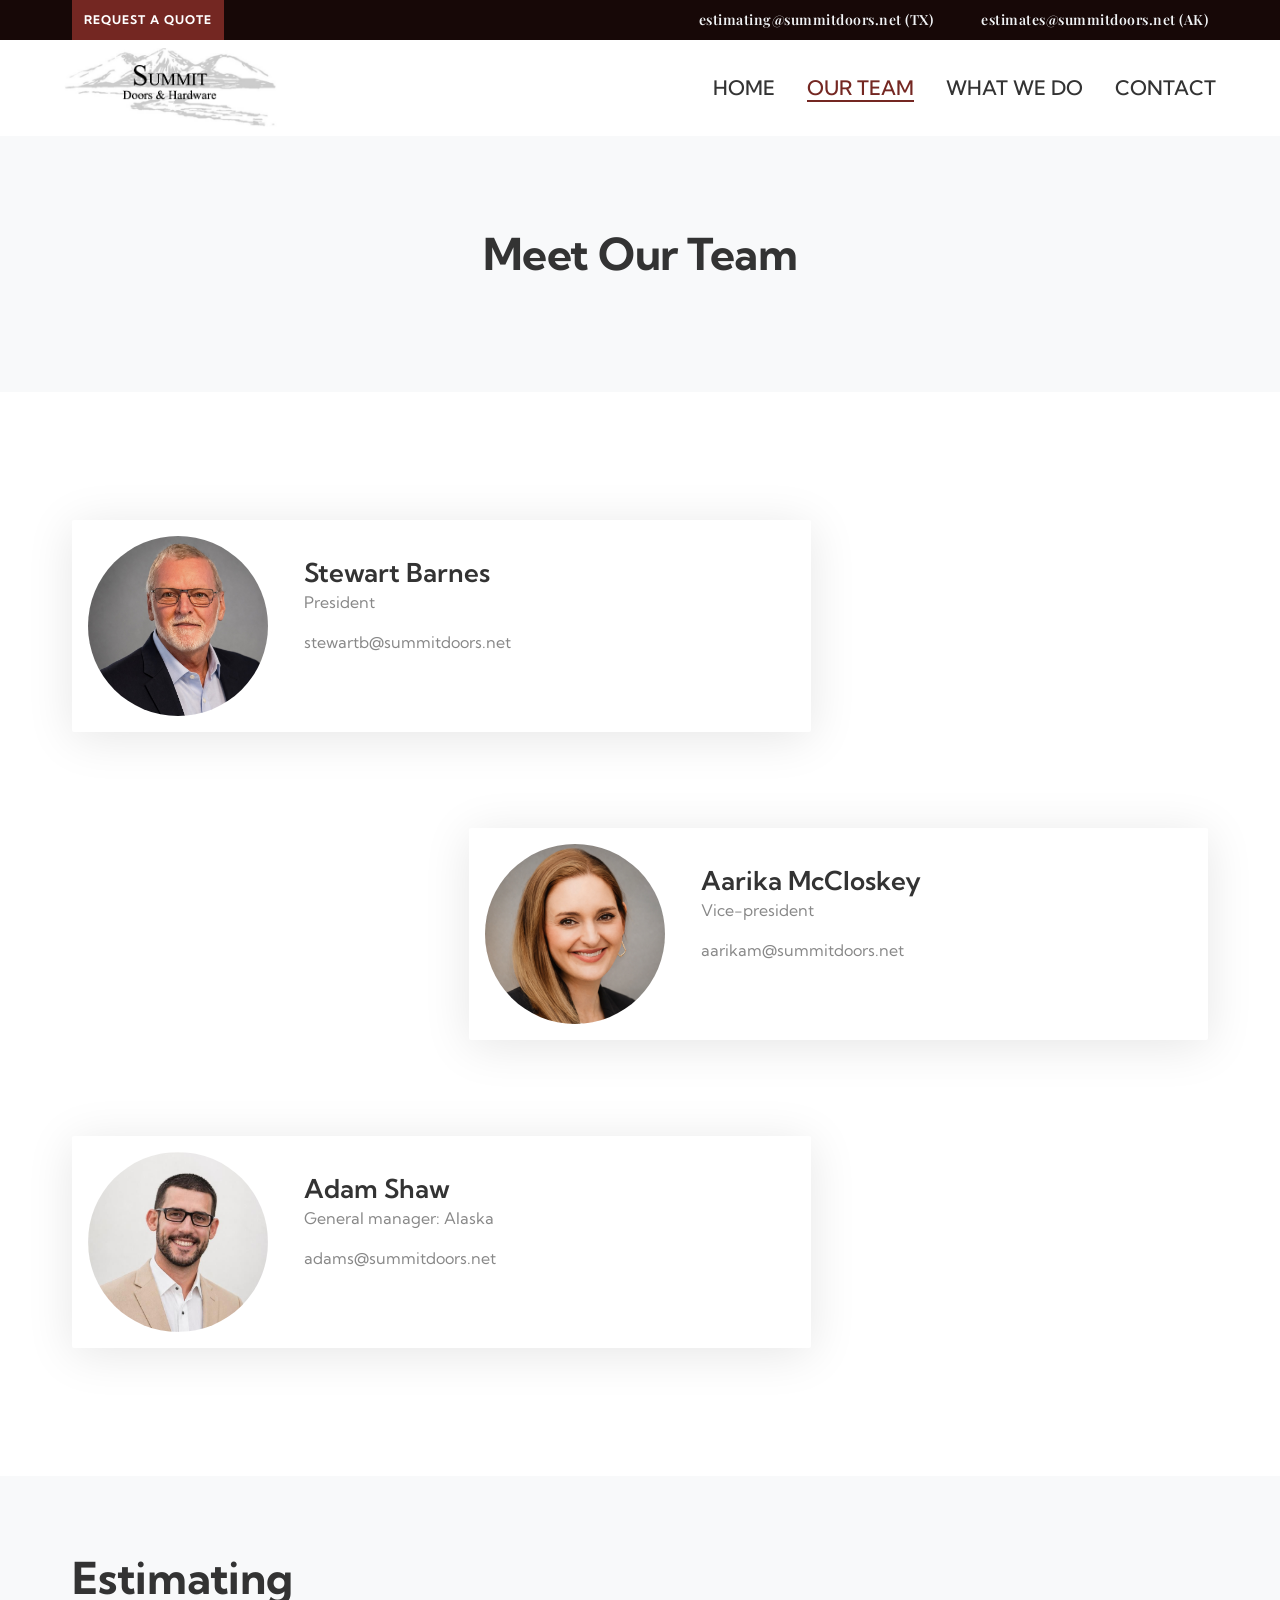
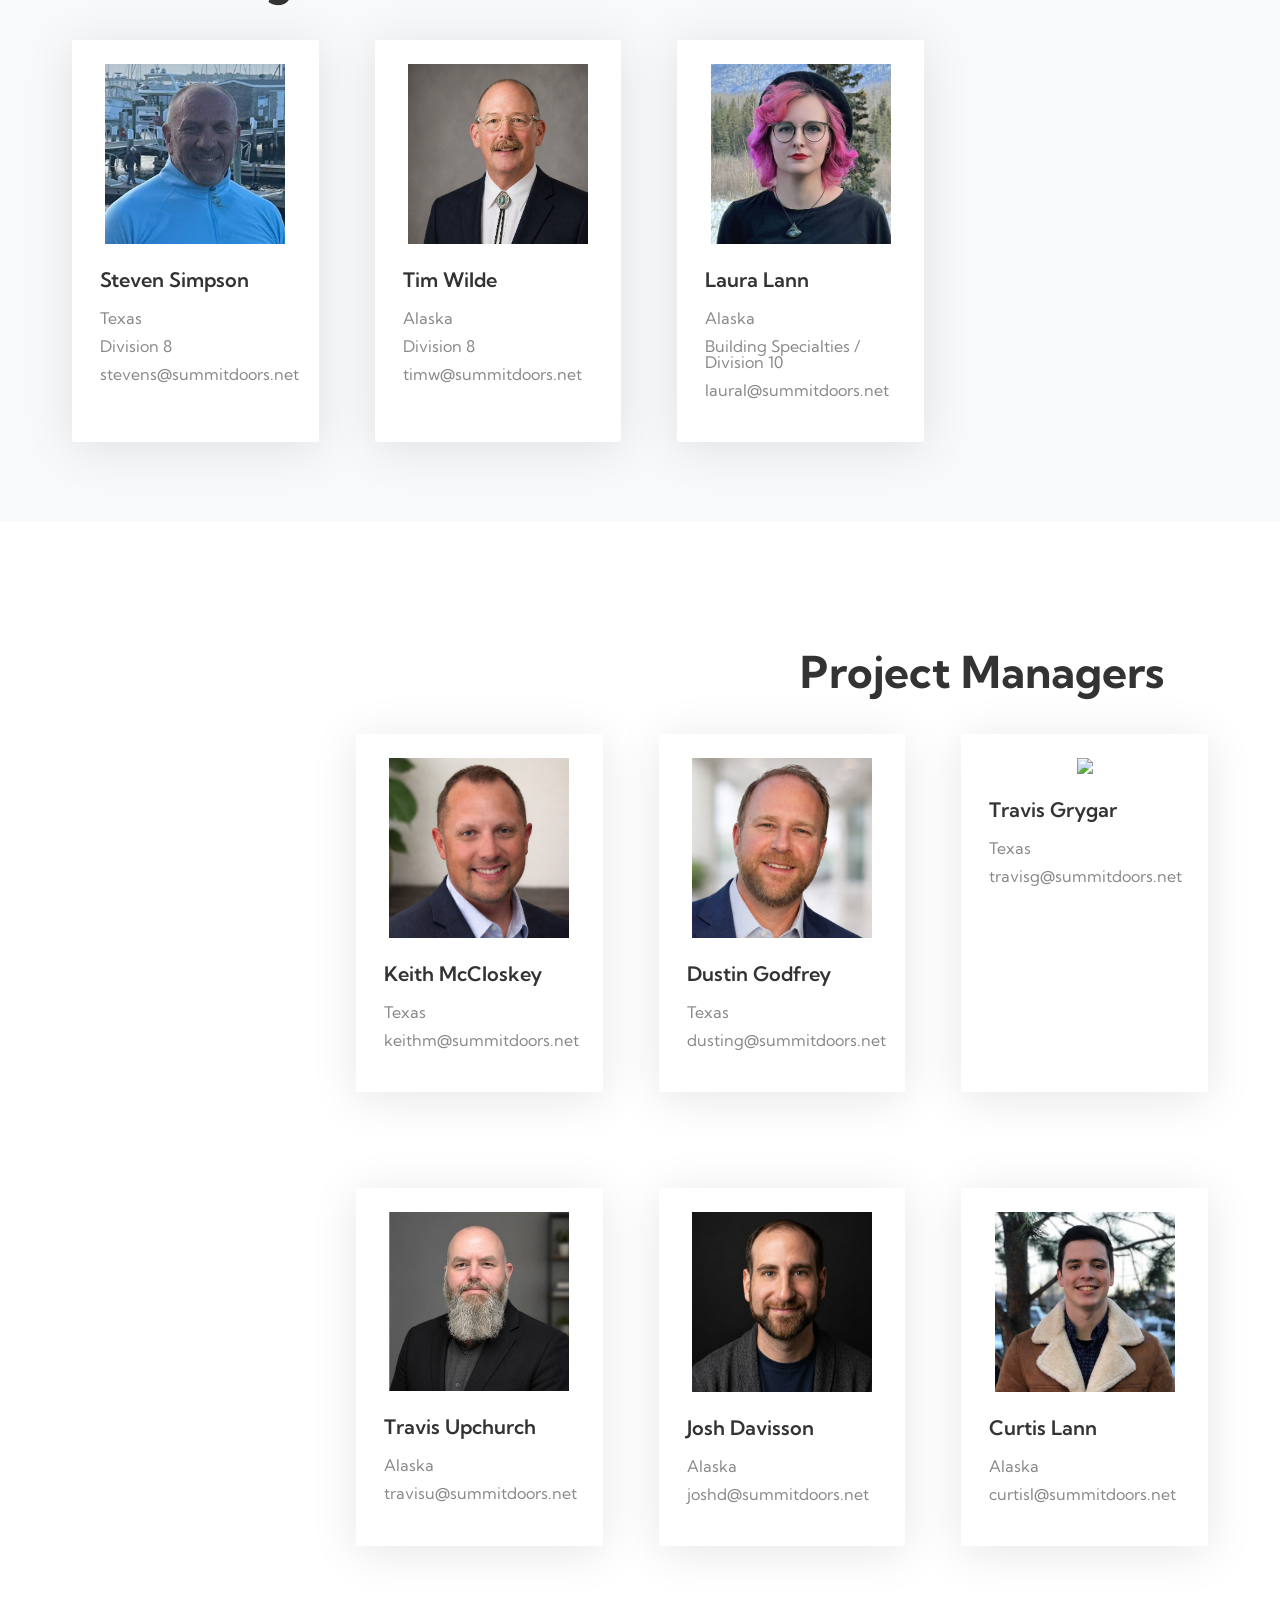
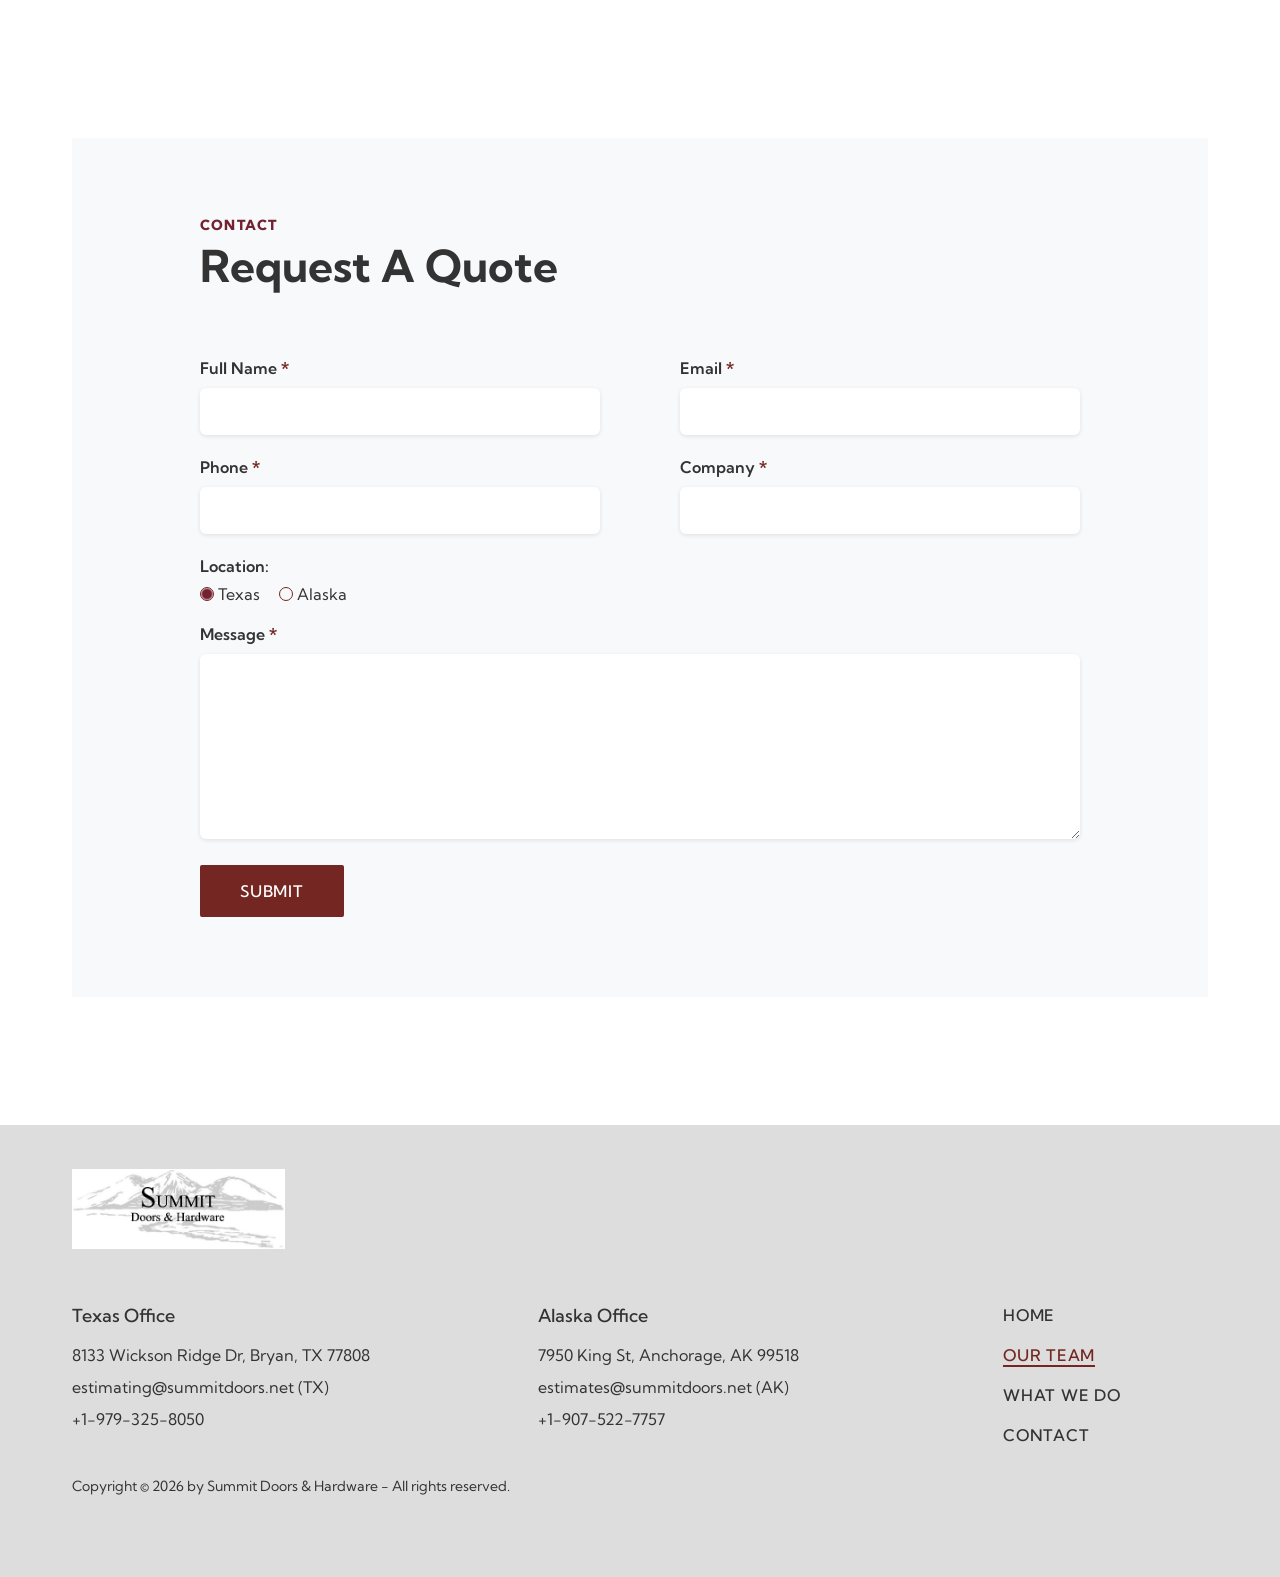
==== commit 054da89a: "Removed market under Adam's job description and removed some of the logo's" ====
--- a/about.html
+++ b/about.html
@@ -151,7 +151,7 @@
               <img src="img/team/leadership/adam.jpg" class="card-img" />
               <div class="card-body">
                 <h4 class="card-name">Adam Shaw</h4>
-                <h5 class="card-title">General manager: Alaska Market</h5>
+                <h5 class="card-title">General manager: Alaska</h5>
                 <p class="card-description">adams@summitdoors.net</p>
               </div>
             </figure>
@@ -170,7 +170,8 @@
               </div>
               <div class="card-body">
                 <h4 class="card-name">Steven Simpson</h4>
-                <p class="card-description">Texas Market Division 8</p>
+                <p class="card-description">Texas</p>
+                <p class="card-description">Division 8</p>
                 <p class="card-description">stevens@summitdoors.net</p>
               </div>
             </figure>
@@ -181,7 +182,8 @@
               </div>
               <div class="card-body">
                 <h4 class="card-name">Tim Wilde</h4>
-                <p class="card-description">Alaska Market Division 8</p>
+                <p class="card-description">Alaska</p>
+                <p class="card-description">Division 8</p>
                 <p class="card-description">timw@summitdoors.net</p>
               </div>
             </figure>
@@ -192,8 +194,9 @@
               </div>
               <div class="card-body">
                 <h4 class="card-name">Laura Lann</h4>
+                <p class="card-description">Alaska</p>
                 <p class="card-description">
-                  Alaska Building Specialties / Division 10
+                  Building Specialties / Division 10
                 </p>
                 <p class="card-description">laural@summitdoors.net</p>
               </div>
@@ -213,7 +216,7 @@
               </div>
               <div class="card-body">
                 <h4 class="card-name">Keith McCloskey</h4>
-                <p class="card-description">Texas Market</p>
+                <p class="card-description">Texas</p>
                 <p class="card-description">keithm@summitdoors.net</p>
               </div>
             </figure>
@@ -224,7 +227,7 @@
               </div>
               <div class="card-body">
                 <h4 class="card-name">Dustin Godfrey</h4>
-                <p class="card-description">Texas Market</p>
+                <p class="card-description">Texas</p>
                 <p class="card-description">dusting@summitdoors.net</p>
               </div>
             </figure>
@@ -235,7 +238,7 @@
               </div>
               <div class="card-body">
                 <h4 class="card-name">Travis Grygar</h4>
-                <p class="card-description">Texas Market</p>
+                <p class="card-description">Texas</p>
                 <p class="card-description">travisg@summitdoors.net</p>
               </div>
             </figure>
@@ -249,7 +252,7 @@
               </div>
               <div class="card-body">
                 <h4 class="card-name">Travis Upchurch</h4>
-                <p class="card-description">Alaska Market</p>
+                <p class="card-description">Alaska</p>
                 <p class="card-description">travisu@summitdoors.net</p>
               </div>
             </figure>
@@ -260,7 +263,7 @@
               </div>
               <div class="card-body">
                 <h4 class="card-name">Josh Davisson</h4>
-                <p class="card-description">Alaska Market</p>
+                <p class="card-description">Alaska</p>
                 <p class="card-description">joshd@summitdoors.net</p>
               </div>
             </figure>
@@ -270,7 +273,7 @@
               </div>
               <div class="card-body">
                 <h4 class="card-name">Curtis Lann</h4>
-                <p class="card-description">Alaska Market</p>
+                <p class="card-description">Alaska</p>
                 <p class="card-description">curtisl@summitdoors.net</p>
               </div>
             </figure>
@@ -353,23 +356,19 @@
                   class="input-radio"
                   id="input-alaska"
                   name="location"
-                  value="Texas Market"
+                  value="Texas"
                   checked
                 />
-                <label for="input-alaska" class="radio-label"
-                  >Texas Market</label
-                >
+                <label for="input-alaska" class="radio-label">Texas</label>
 
                 <input
                   type="radio"
                   class="input-radio"
                   id="input-texas"
                   name="location"
-                  value="Alaska Market"
-                />
-                <label for="input-texas" class="radio-label"
-                  >Alaska Market</label
-                >
+                  value="Alaska"
+                />
+                <label for="input-texas" class="radio-label">Alaska</label>
               </fieldset>
 
               <div class="cta-form-message">
@@ -381,7 +380,6 @@
                   class="input-message"
                   rows="7"
                   name="textmessage"
-                  value=""
                   required
                 ></textarea>
               </div>
@@ -398,9 +396,9 @@
     <!--  FOOTER -->
     <footer include-footer="footer.html"></footer>
 
-    <!-- <a href="#section-cta" class="btn btn-estimate btn-fixed"
-      >Get An Estimate</a
-    > -->
+    <a href="#section-cta" class="btn btn-estimate btn-fixed"
+      >Request a quote</a
+    >
     <a href="#header" class="btn btn-up btn-fixed"
       ><i class="ph ph-caret-up"></i>
     </a>
--- a/css/about-us-page.css
+++ b/css/about-us-page.css
@@ -69,8 +69,12 @@
 } */
 
 .card-vertical .card-body {
+  display: flex;
+  flex-direction: column;
+  gap: 0.8rem;
   padding: 2.4rem 1.2rem;
   text-align: left;
+  /* align-items: flex-start; */
 }
 
 .card-vertical .card-name {
@@ -84,6 +88,6 @@
 .card-description {
   font-size: 1.6rem;
   font-weight: 400;
-  margin-top: 0.8rem;
+  /* margin-top: 0.8rem; */
   color: #888;
 }
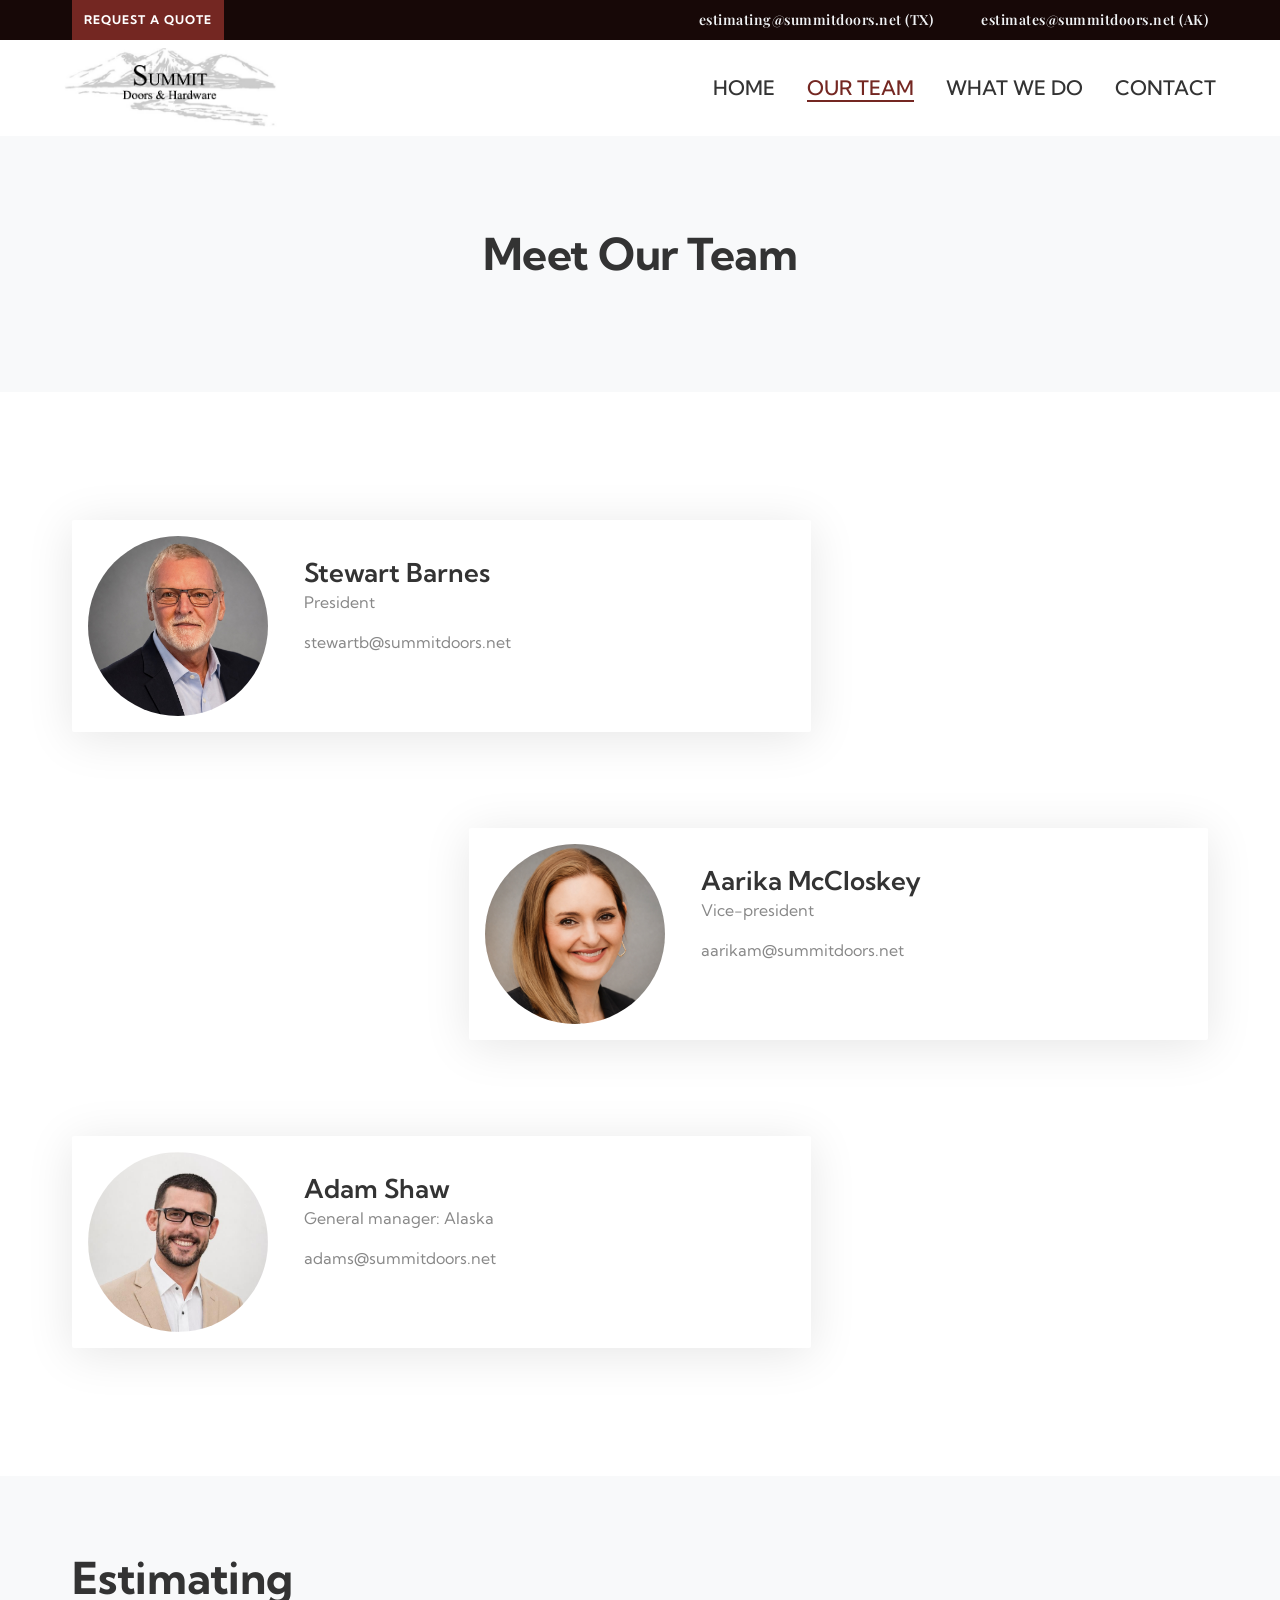
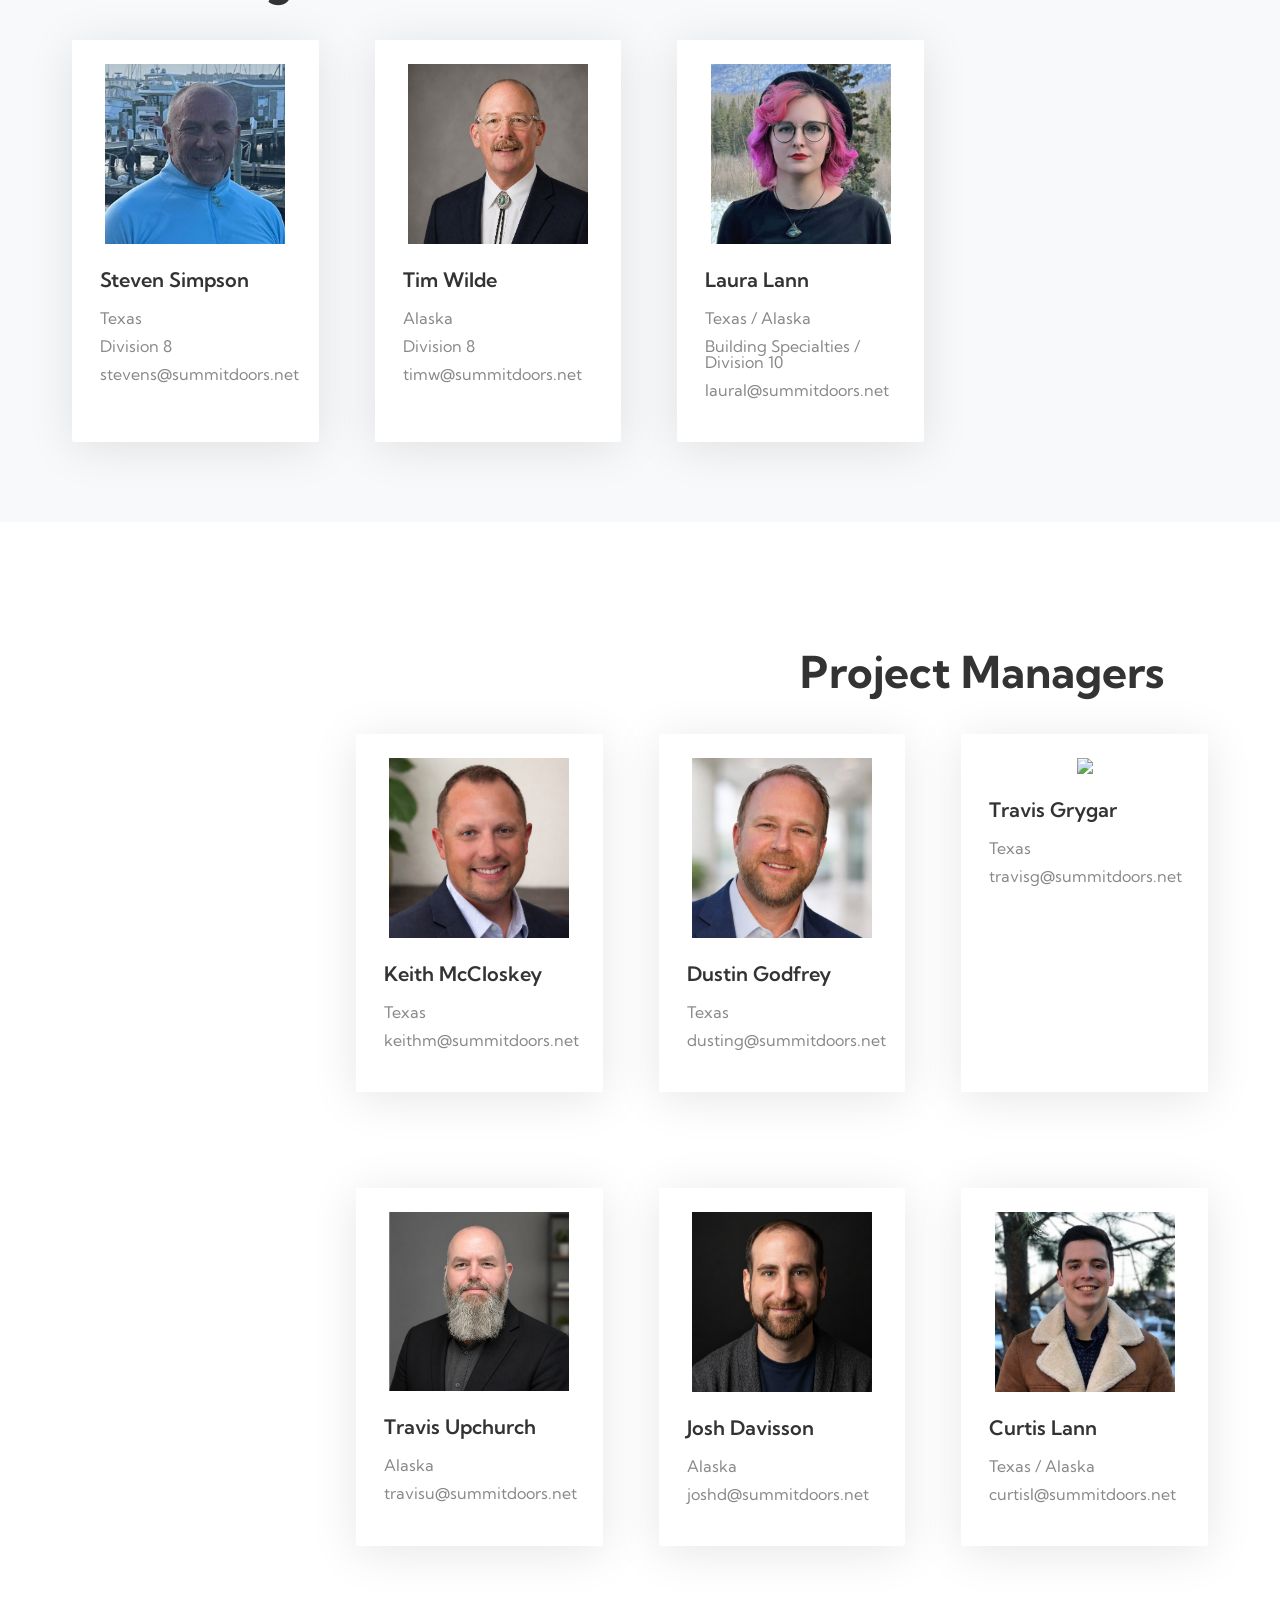
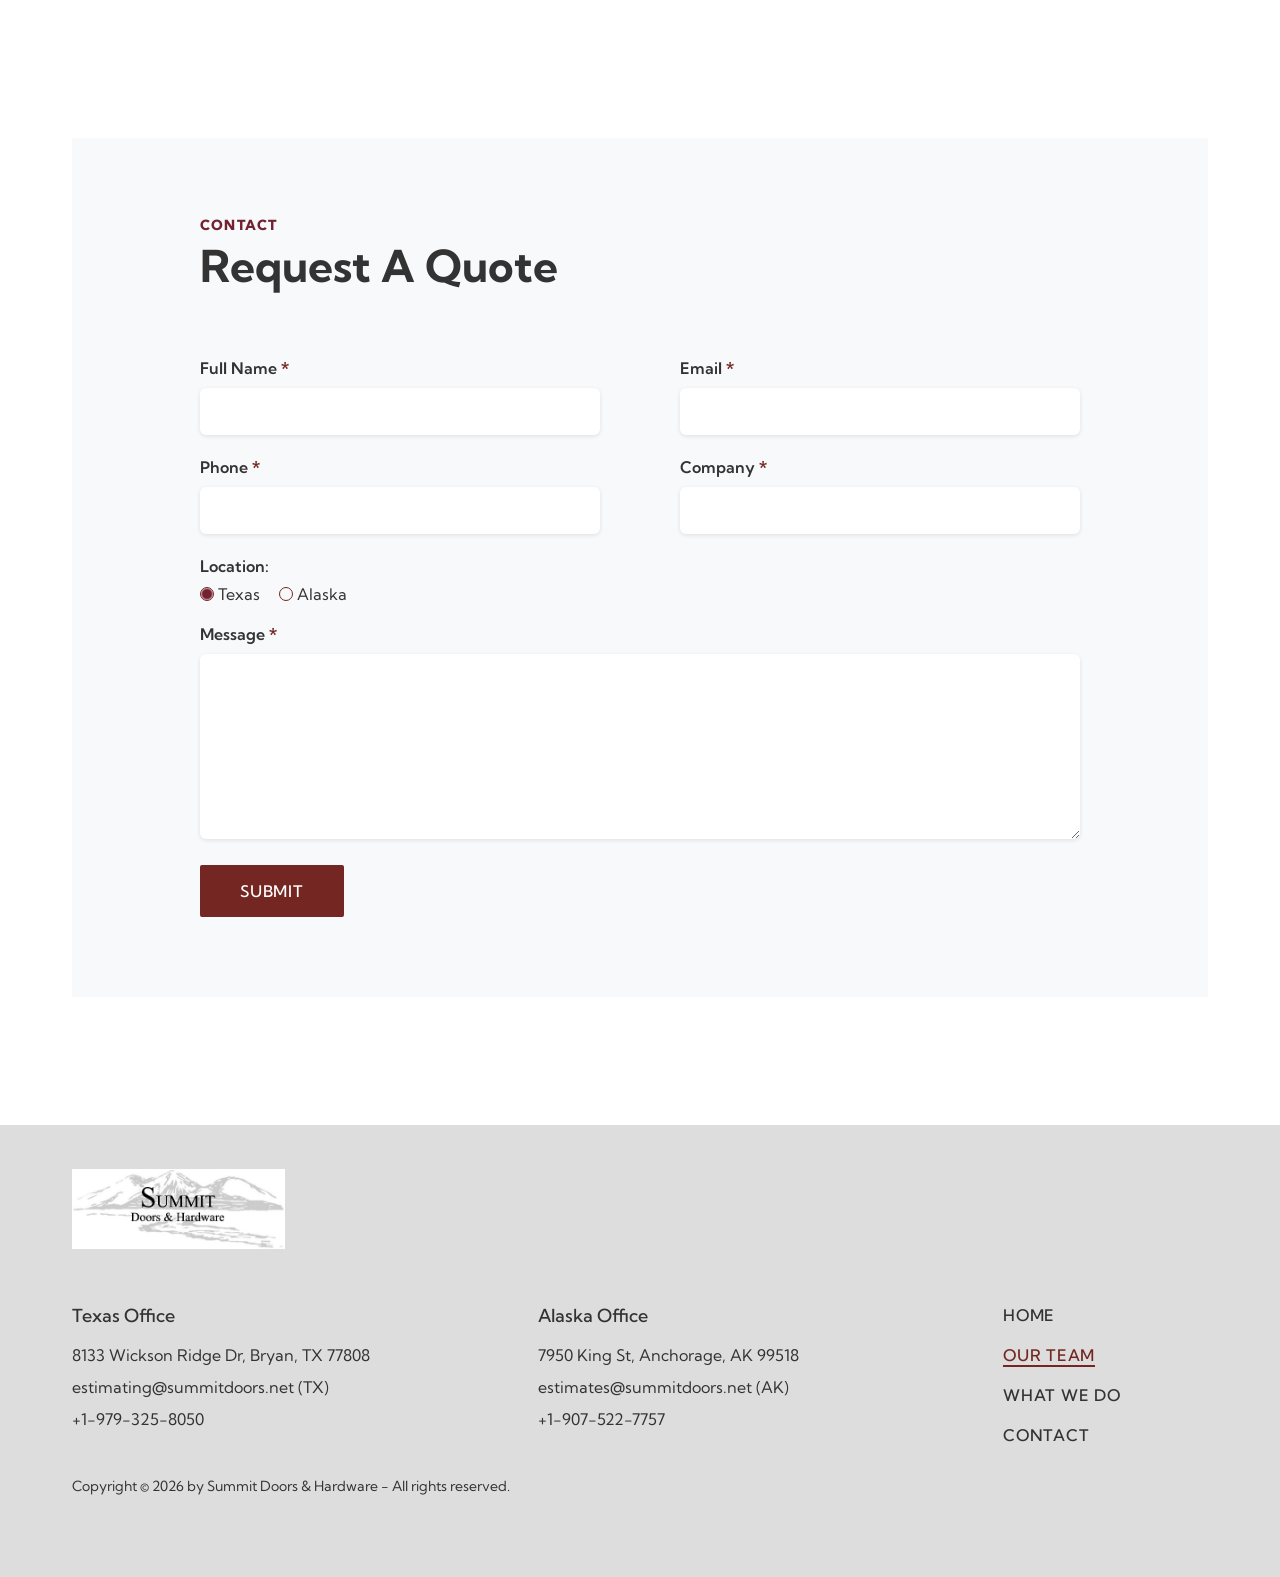
==== commit 569e6624: "Working on the logo's and replaced the placeholder images with door images" ====
--- a/about.html
+++ b/about.html
@@ -194,7 +194,7 @@
               </div>
               <div class="card-body">
                 <h4 class="card-name">Laura Lann</h4>
-                <p class="card-description">Alaska</p>
+                <p class="card-description">Texas / Alaska</p>
                 <p class="card-description">
                   Building Specialties / Division 10
                 </p>
@@ -273,7 +273,7 @@
               </div>
               <div class="card-body">
                 <h4 class="card-name">Curtis Lann</h4>
-                <p class="card-description">Alaska</p>
+                <p class="card-description">Texas / Alaska</p>
                 <p class="card-description">curtisl@summitdoors.net</p>
               </div>
             </figure>
--- a/css/general-elements.css
+++ b/css/general-elements.css
@@ -75,12 +75,16 @@
   margin-bottom: 0.4rem;
 }
 
-.capitalize {
-  text-transform: capitalize;
+.upp {
+  text-transform: uppercase !important;
+}
+
+.cap {
+  text-transform: capitalize !important;
 }
 
 .text-center {
-  text-align: center;
+  text-align: center !important;
 }
 
 .text-left {
@@ -142,10 +146,6 @@
 
 .text-block {
   /* align-self: center; */
-}
-
-.cap {
-  text-transform: capitalize;
 }
 
 /*************************************/
@@ -490,10 +490,10 @@
 }
 
 .grid--our-story {
-  grid-template-columns: 45fr 50fr;
+  grid-template-columns: 40fr 60fr;
 }
 .grid--values {
-  grid-template-columns: 50fr 45fr;
+  grid-template-columns: 30fr 30fr;
 }
 
 .section-meet-the-team {
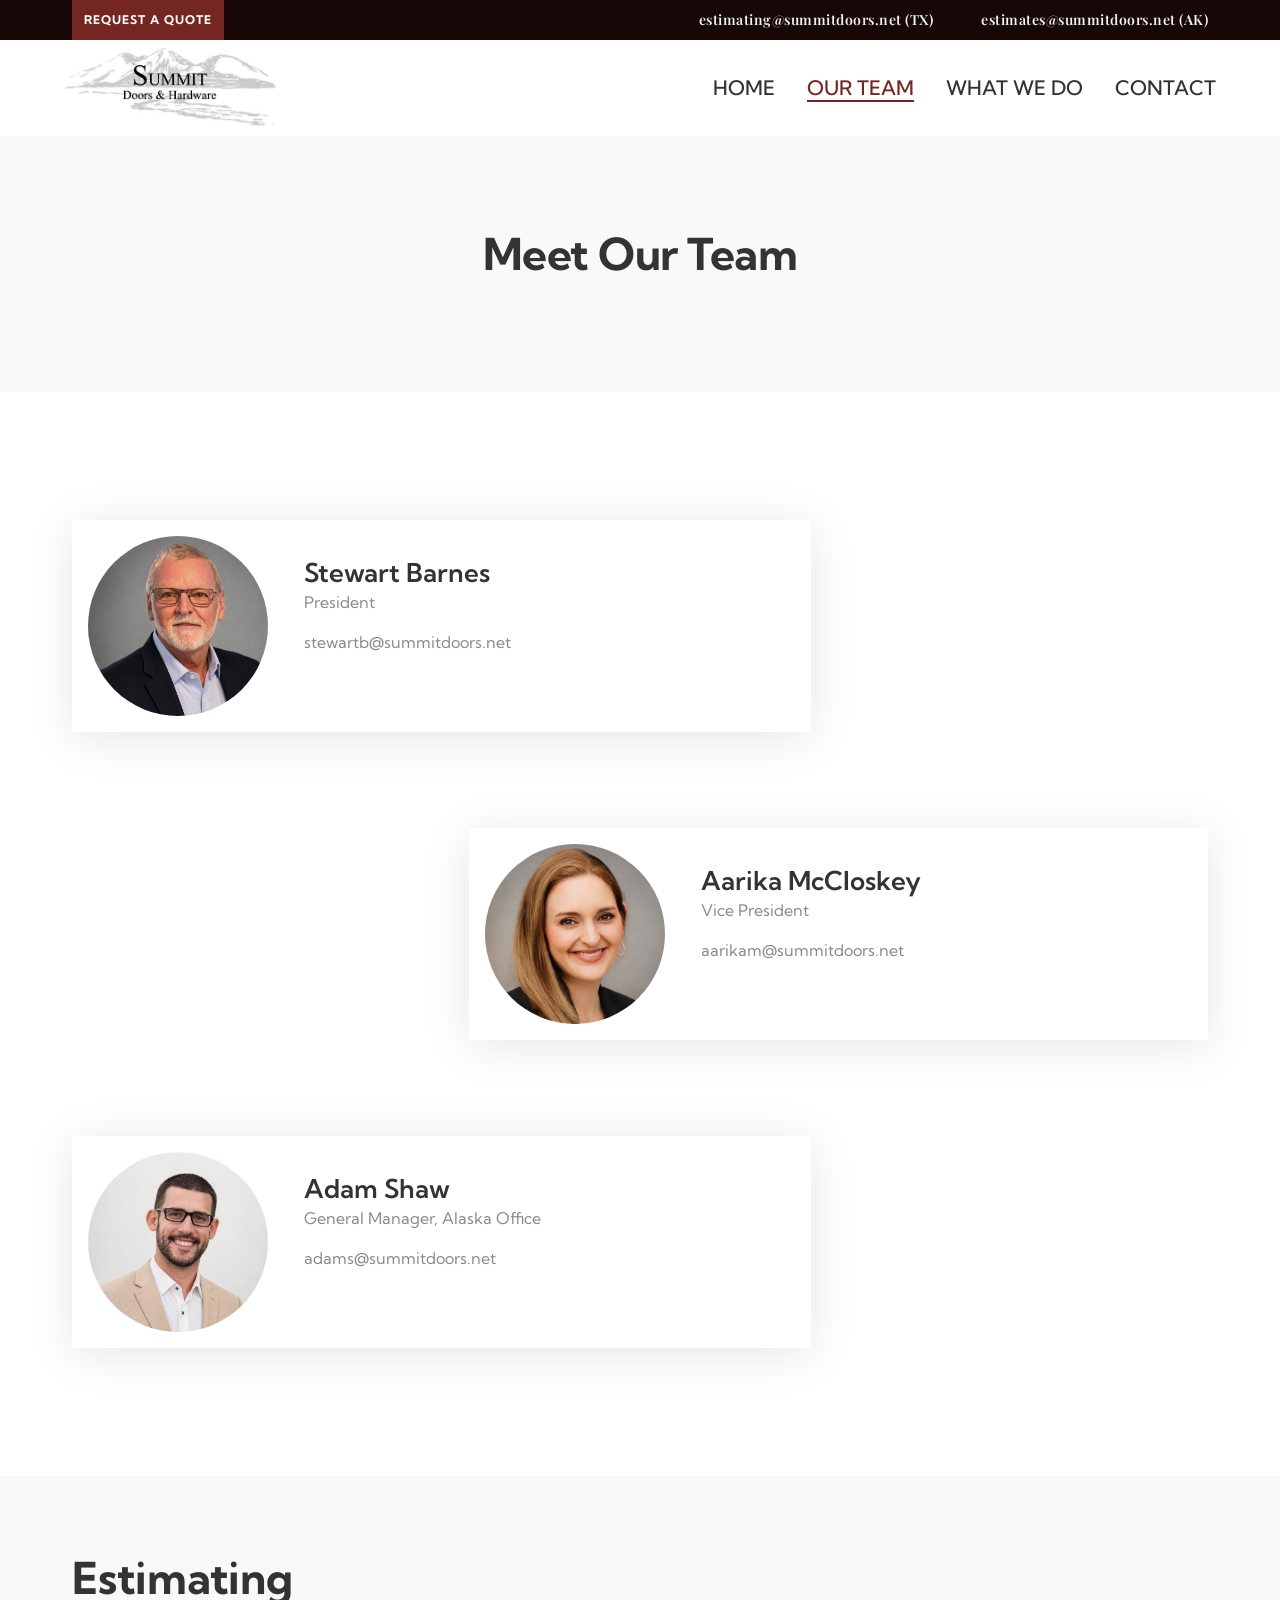
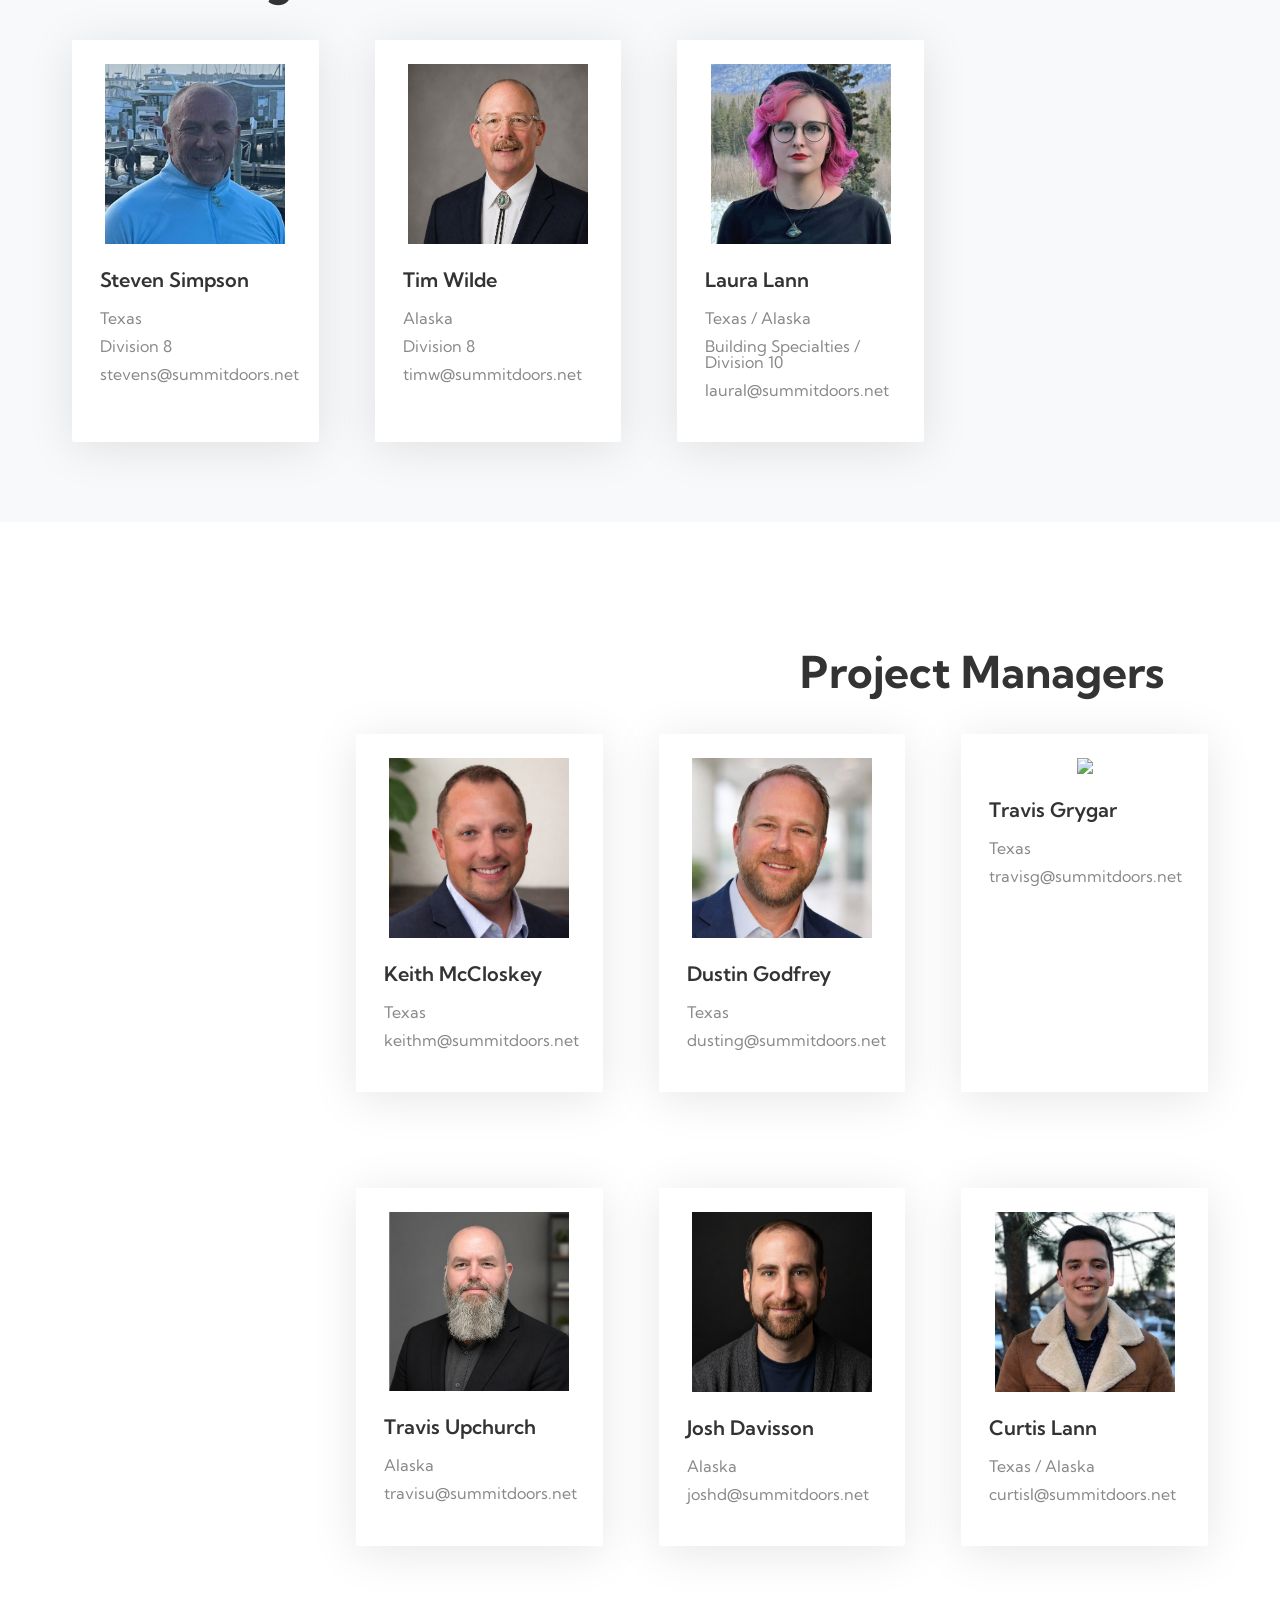
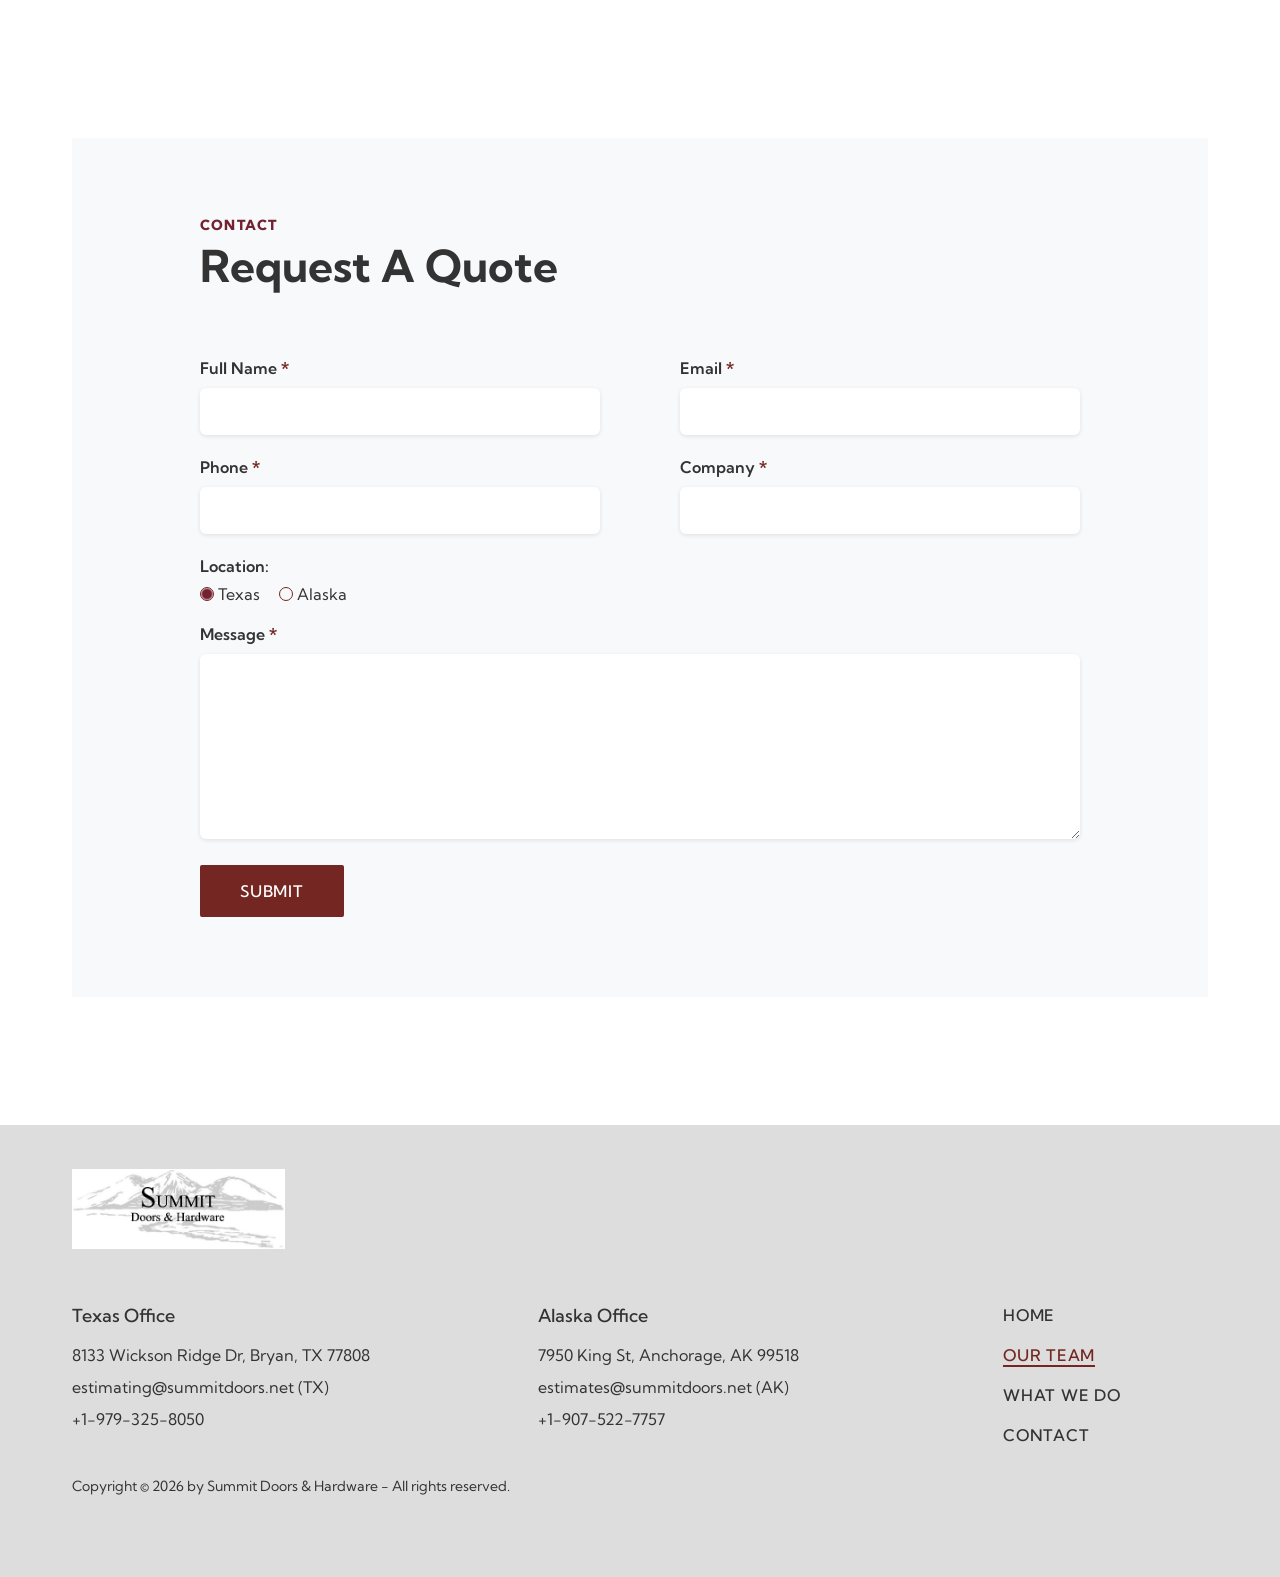
==== commit 2dc3b80d: "Edited in the email requests" ====
--- a/about.html
+++ b/about.html
@@ -142,7 +142,7 @@
               <img src="img/team/leadership/aarika.PNG" class="card-img" />
               <div class="card-body">
                 <h4 class="card-name">Aarika McCloskey</h4>
-                <h5 class="card-title">Vice-president</h5>
+                <h5 class="card-title">Vice President</h5>
                 <p class="card-description">aarikam@summitdoors.net</p>
               </div>
             </figure>
@@ -151,7 +151,7 @@
               <img src="img/team/leadership/adam.jpg" class="card-img" />
               <div class="card-body">
                 <h4 class="card-name">Adam Shaw</h4>
-                <h5 class="card-title">General manager: Alaska</h5>
+                <h5 class="card-title">General Manager, Alaska Office</h5>
                 <p class="card-description">adams@summitdoors.net</p>
               </div>
             </figure>
--- a/css/general-elements.css
+++ b/css/general-elements.css
@@ -468,49 +468,3 @@
 /*************************************/
 /*************************************/
 /*************************************/
-
-/**************************/
-/* SECTION OUR STORY */
-/**************************/
-
-.about-us-description {
-  font-size: 1.6rem;
-  line-height: 1.6;
-  margin-bottom: 1.2rem;
-}
-
-.about-us-description:first-child::first-letter {
-  font-size: 6.4rem;
-  font-weight: 700;
-  color: #888;
-  line-height: 0;
-}
-.get-to-know-us-img {
-  justify-self: center;
-}
-
-.grid--our-story {
-  grid-template-columns: 40fr 60fr;
-}
-.grid--values {
-  grid-template-columns: 30fr 30fr;
-}
-
-.section-meet-the-team {
-  text-align: center;
-}
-
-.heading-special {
-  font-size: 4.4rem;
-  /* font-family: "Playfair Display", serif; */
-  font-style: italic;
-  text-transform: uppercase;
-  border: 2px solid #eee;
-  padding: 11.4rem 16rem;
-  background-color: #fff;
-}
-
-.place-center {
-  display: flex;
-  justify-content: center;
-}
--- a/css/mediaquery.css
+++ b/css/mediaquery.css
@@ -46,4 +46,112 @@
   .nav-item:visited {
     font-size: 4rem;
   }
+
+  /****************************************************************************************/
+  /****************************************************************************************/
+  /****************************************************************************************/
+  .container {
+    /* max-width: 80rem; */
+  }
+
+  /****************************************************************************************/
+  /****************************************************************************************/
+  /****************************************************************************************/
+  .container {
+    max-width: 85rem;
+  }
+  .section-hero {
+    background-position: 50% 0px;
+  }
+
+  .grid--our-story {
+    grid-template-columns: 1fr;
+    grid-template-rows: auto auto;
+    justify-items: center;
+    row-gap: 3.2rem;
+    text-align: center;
+  }
+  .grid--our-story img {
+    width: 40%;
+  }
+
+  /****************************************************************************************/
+  /****************************************************************************************/
+  /****************************************************************************************/
+
+  .cta-form {
+    grid-template-rows: repeat(7, auto);
+    grid-gap: 2rem;
+  }
+
+  .cta-form div:nth-child(2) {
+    grid-column: span 2;
+    grid-row: 1;
+  }
+  .cta-form div:nth-child(3) {
+    grid-column: span 2;
+    grid-row: 2;
+  }
+  .cta-form div:nth-child(4) {
+    grid-column: 1 / 2;
+    grid-row: 3;
+  }
+  .cta-form div:nth-child(5) {
+    grid-column: 2 / 2;
+    grid-row: 3;
+  }
+  .cta-form div:nth-child(6) {
+    grid-column: 1 / 2;
+    grid-row: 4;
+  }
+  .cta-form div:nth-child(7) {
+    grid-column: 1 / span 2;
+    grid-row: 5;
+  }
+  .cta-form div:nth-child(8) {
+    grid-column: 1 / span 2;
+    grid-row: 6;
+  }
 }
+
+@media (max-width: 47.5em) {
+  html {
+    /* font-size: 0.6rem; */
+  }
+
+  .heading-primary {
+    font-family: "Cinzel", serif;
+    text-transform: uppercase;
+    text-transform: capitalize;
+    /* font-style: italic; */
+    font-size: 3rem;
+    font-weight: 700;
+    margin-bottom: 1.2rem;
+    margin-bottom: 0.8rem;
+    /* border-bottom: 1px solid rgba(255, 255, 255, 0.8); */
+  }
+
+  .cta-form div:nth-child(4) {
+    grid-column: 1 / span 2;
+    grid-row: 3;
+  }
+  .cta-form div:nth-child(5) {
+    grid-column: 1 / span 2;
+    grid-row: 4;
+  }
+  .cta-form div:nth-child(6) {
+    grid-column: 1 / span 2;
+    grid-row: 5;
+  }
+  .cta-form div:nth-child(7) {
+    grid-column: 1 / span 2;
+    grid-row: 6;
+  }
+  .cta-form div:nth-child(8) {
+    grid-column: 1 / span 2;
+    grid-row: 7;
+  }
+}
+
+@media (max-width: 47.5em) {
+}
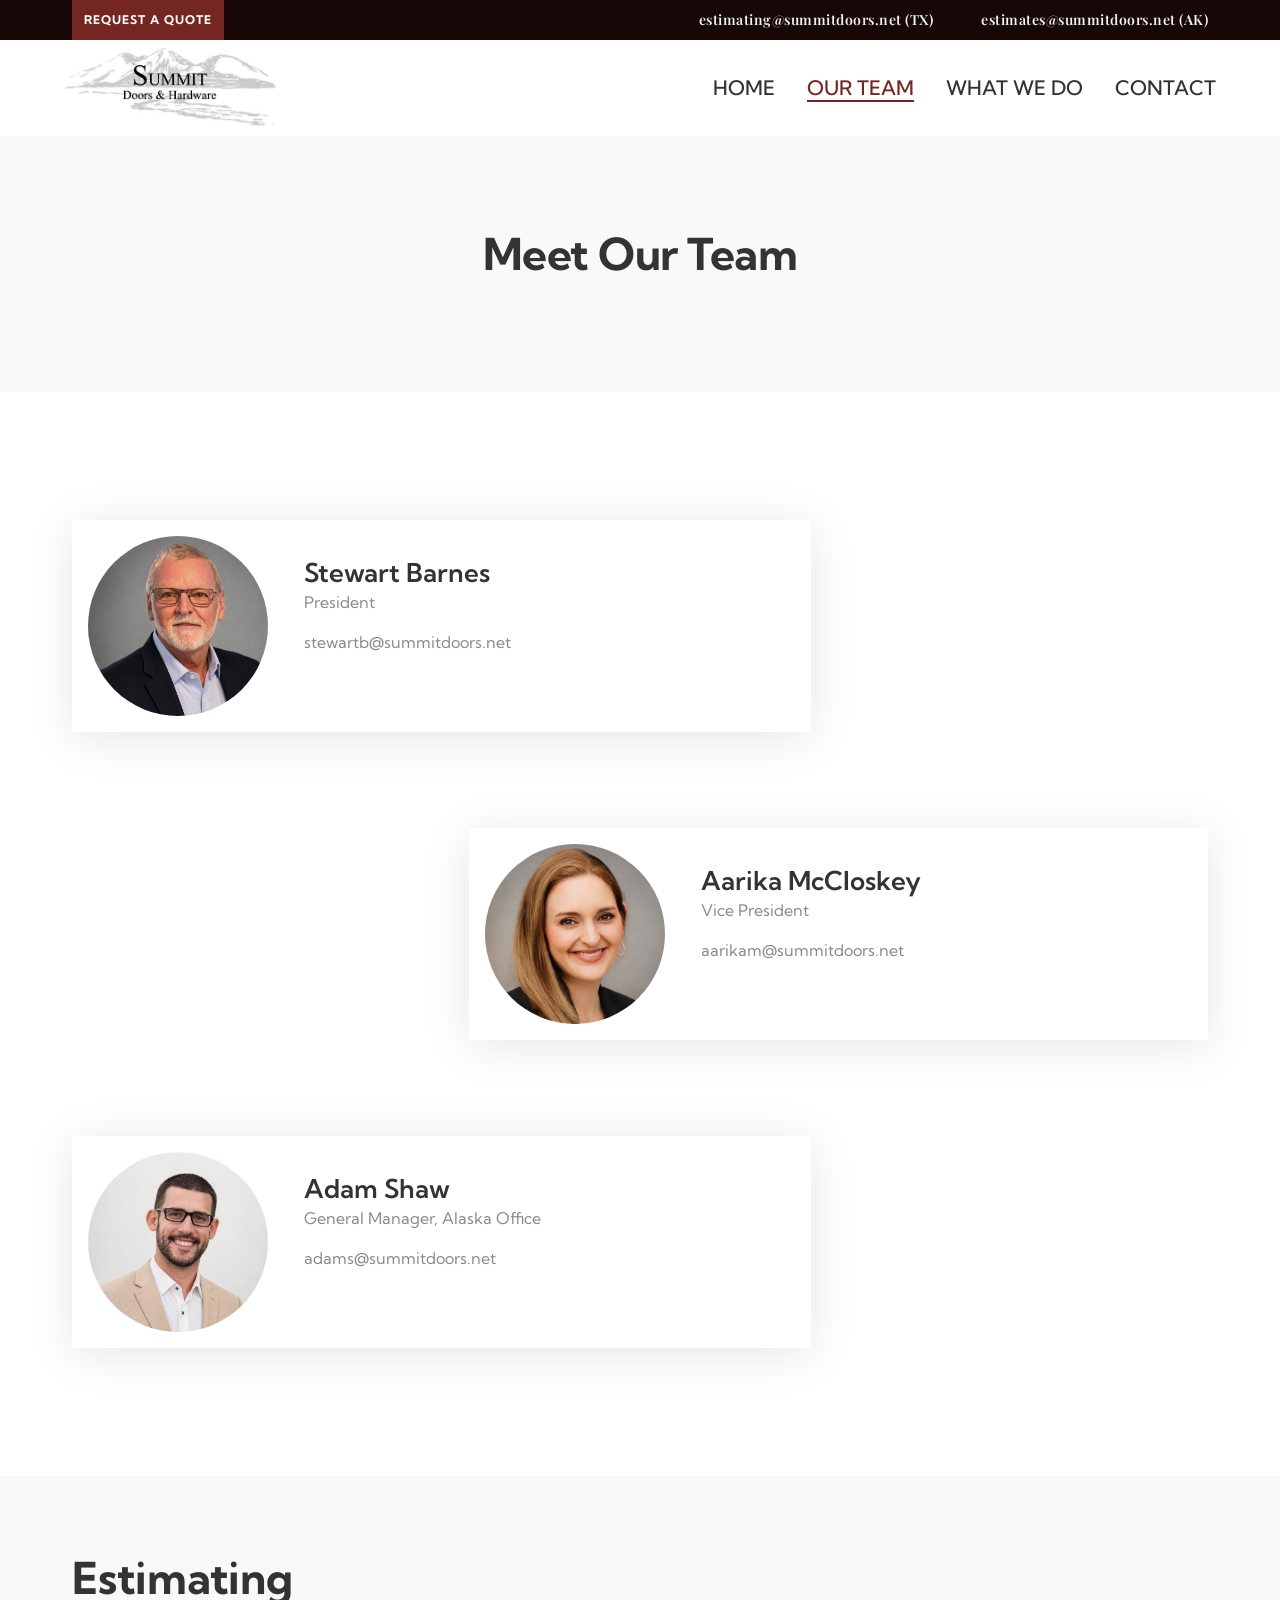
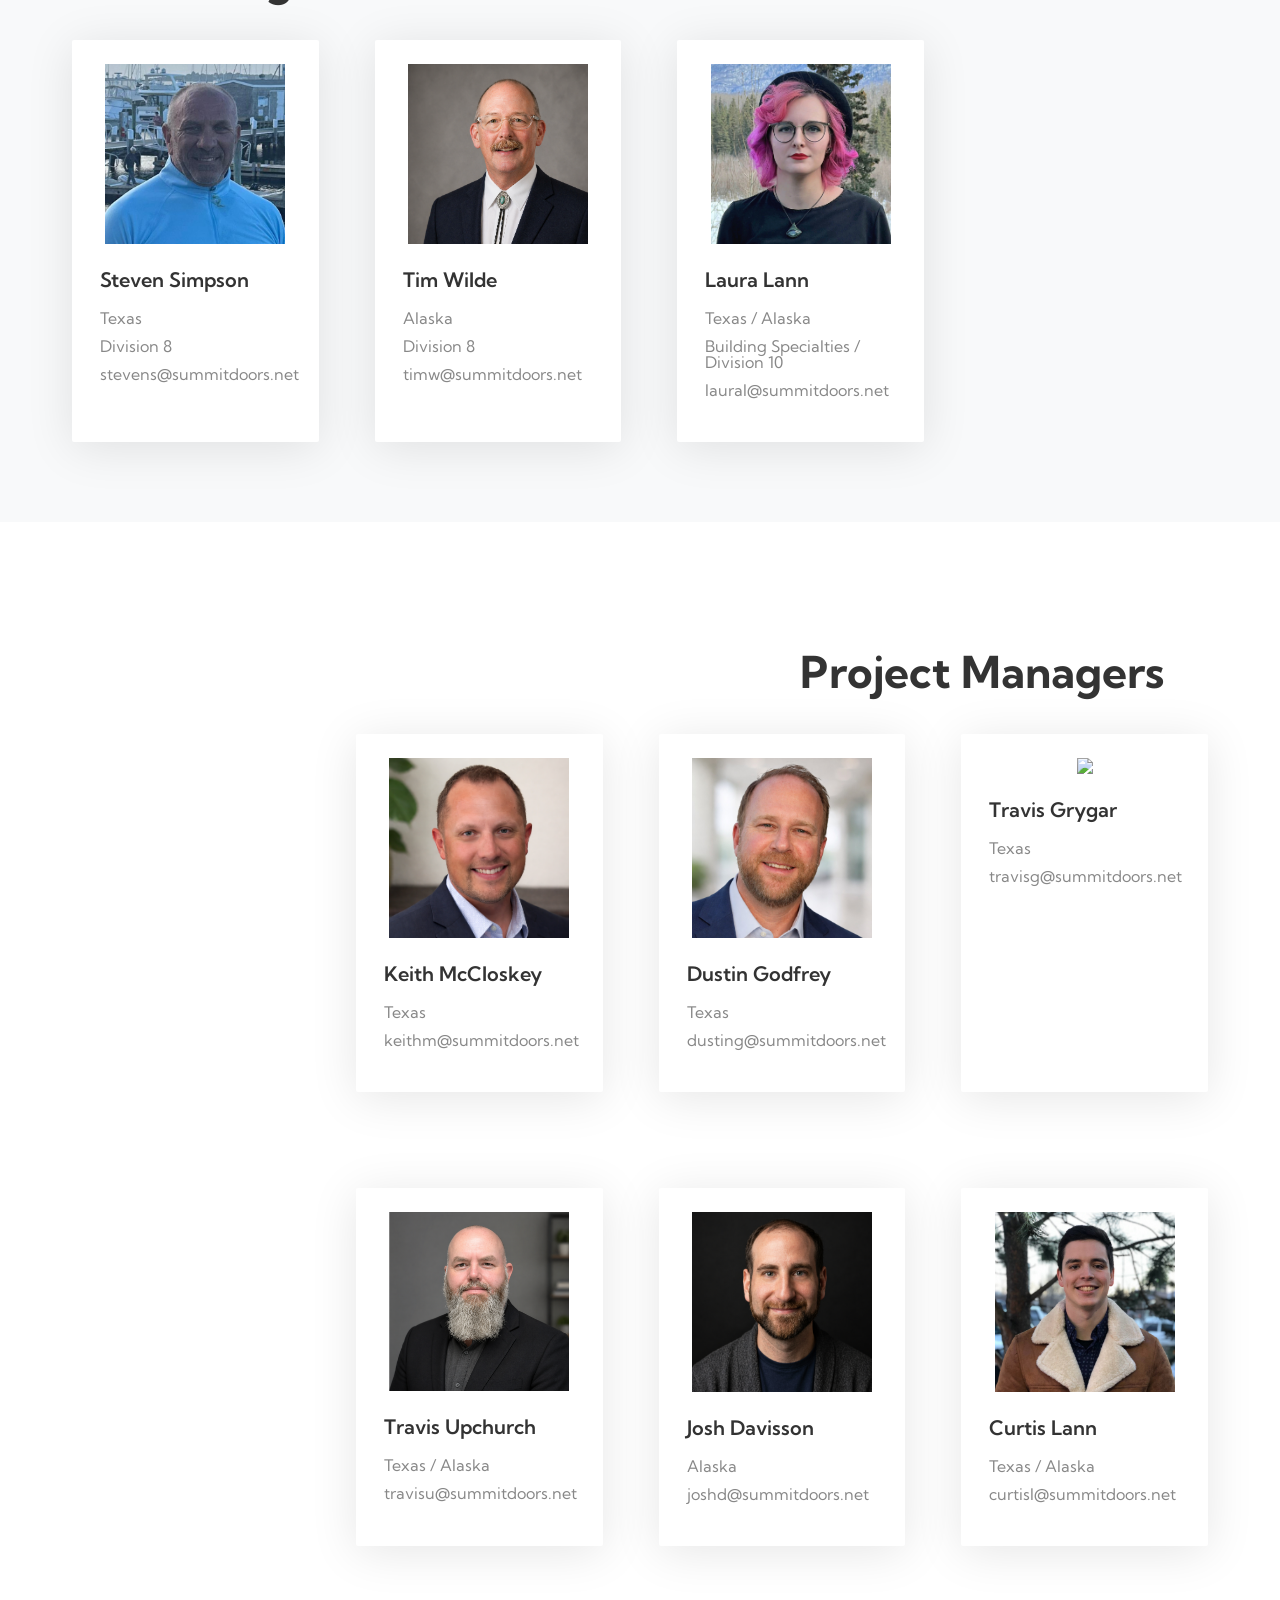
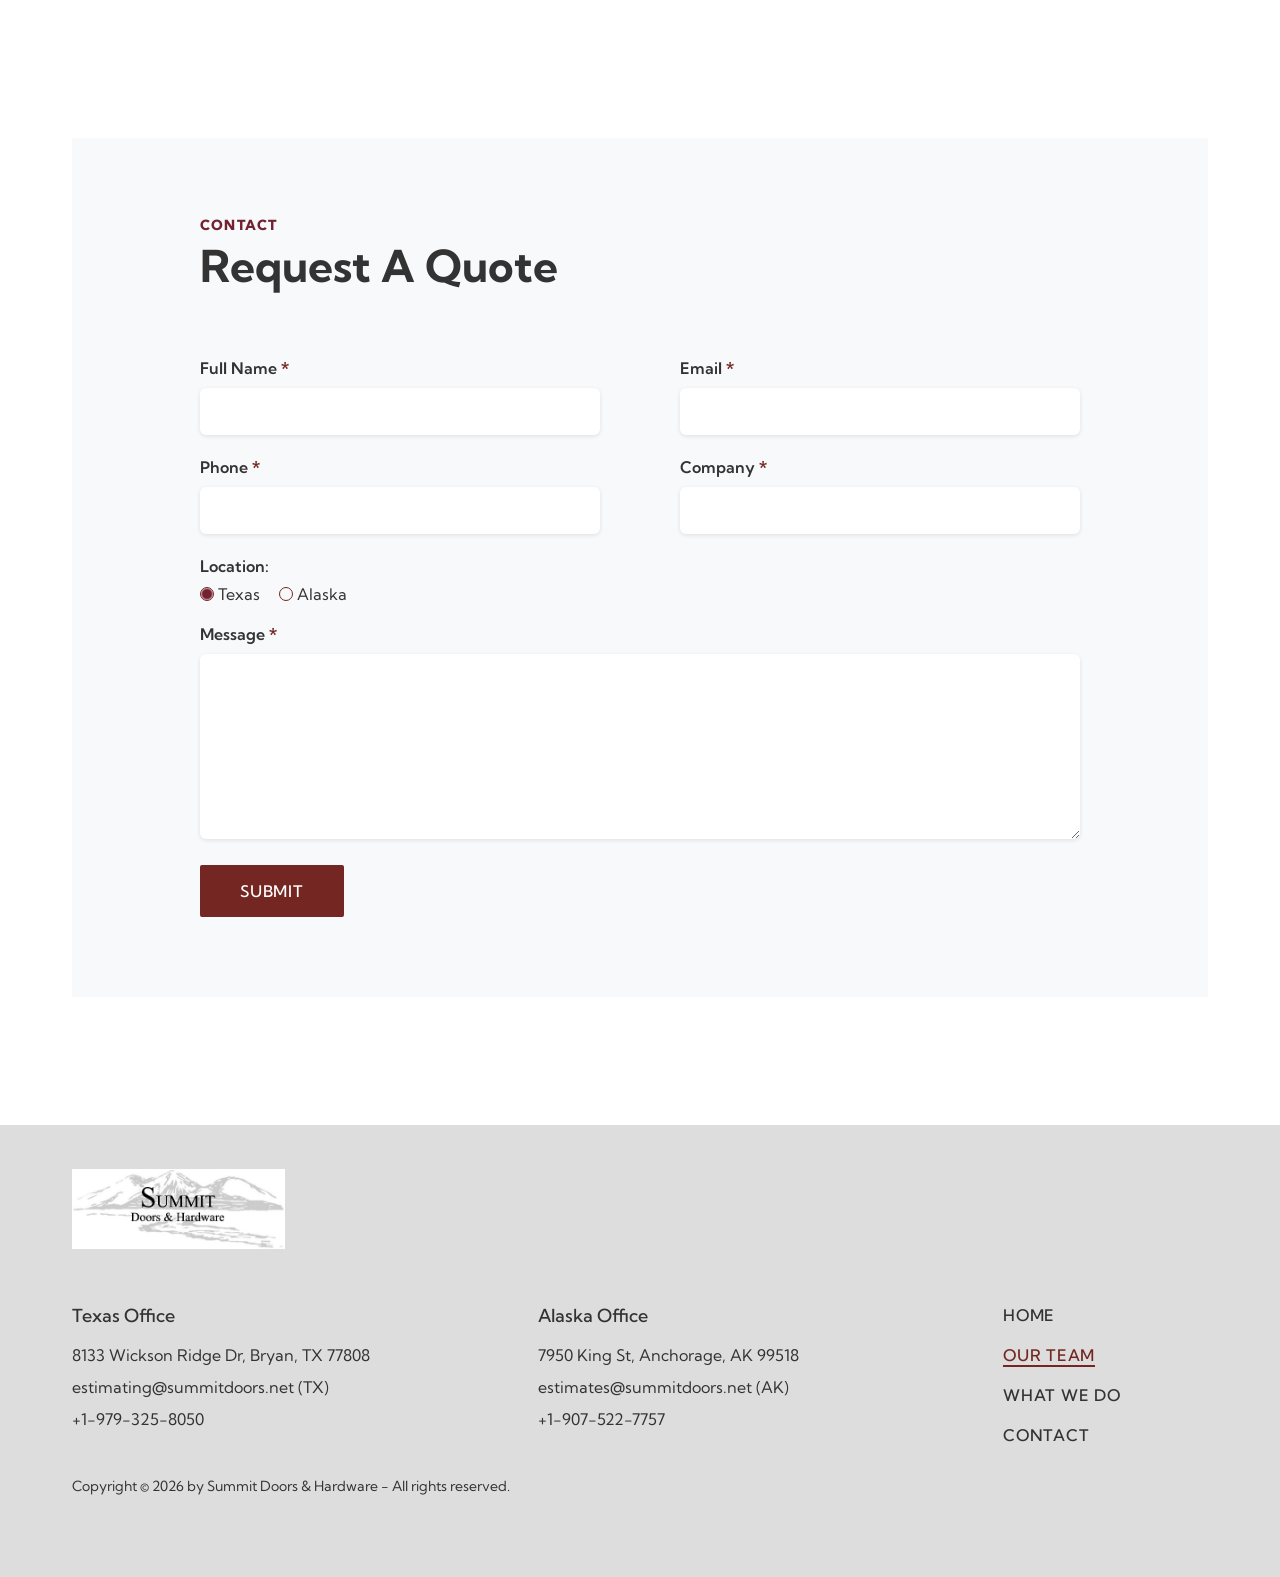
==== commit 4d778806: "Updated Travis upchurch' location and what we do" ====
--- a/about.html
+++ b/about.html
@@ -252,7 +252,7 @@
               </div>
               <div class="card-body">
                 <h4 class="card-name">Travis Upchurch</h4>
-                <p class="card-description">Alaska</p>
+                <p class="card-description">Texas / Alaska</p>
                 <p class="card-description">travisu@summitdoors.net</p>
               </div>
             </figure>
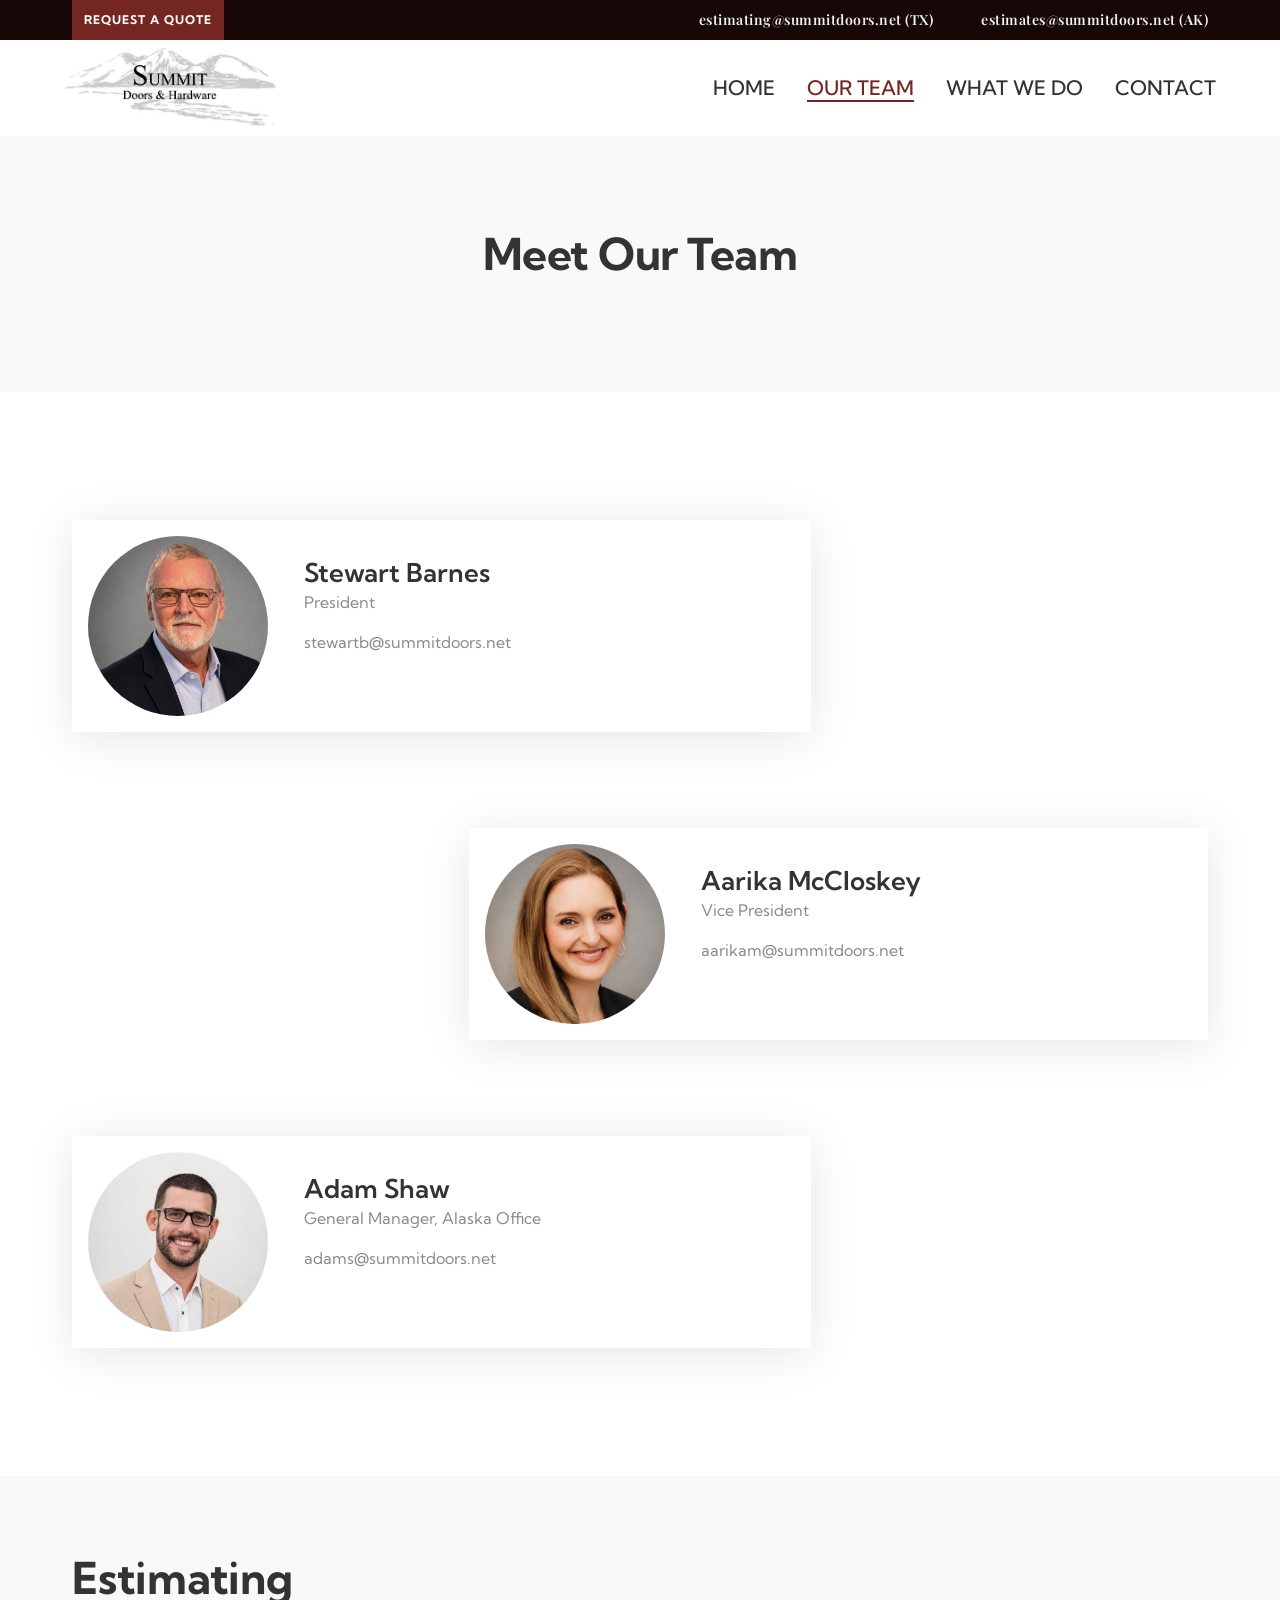
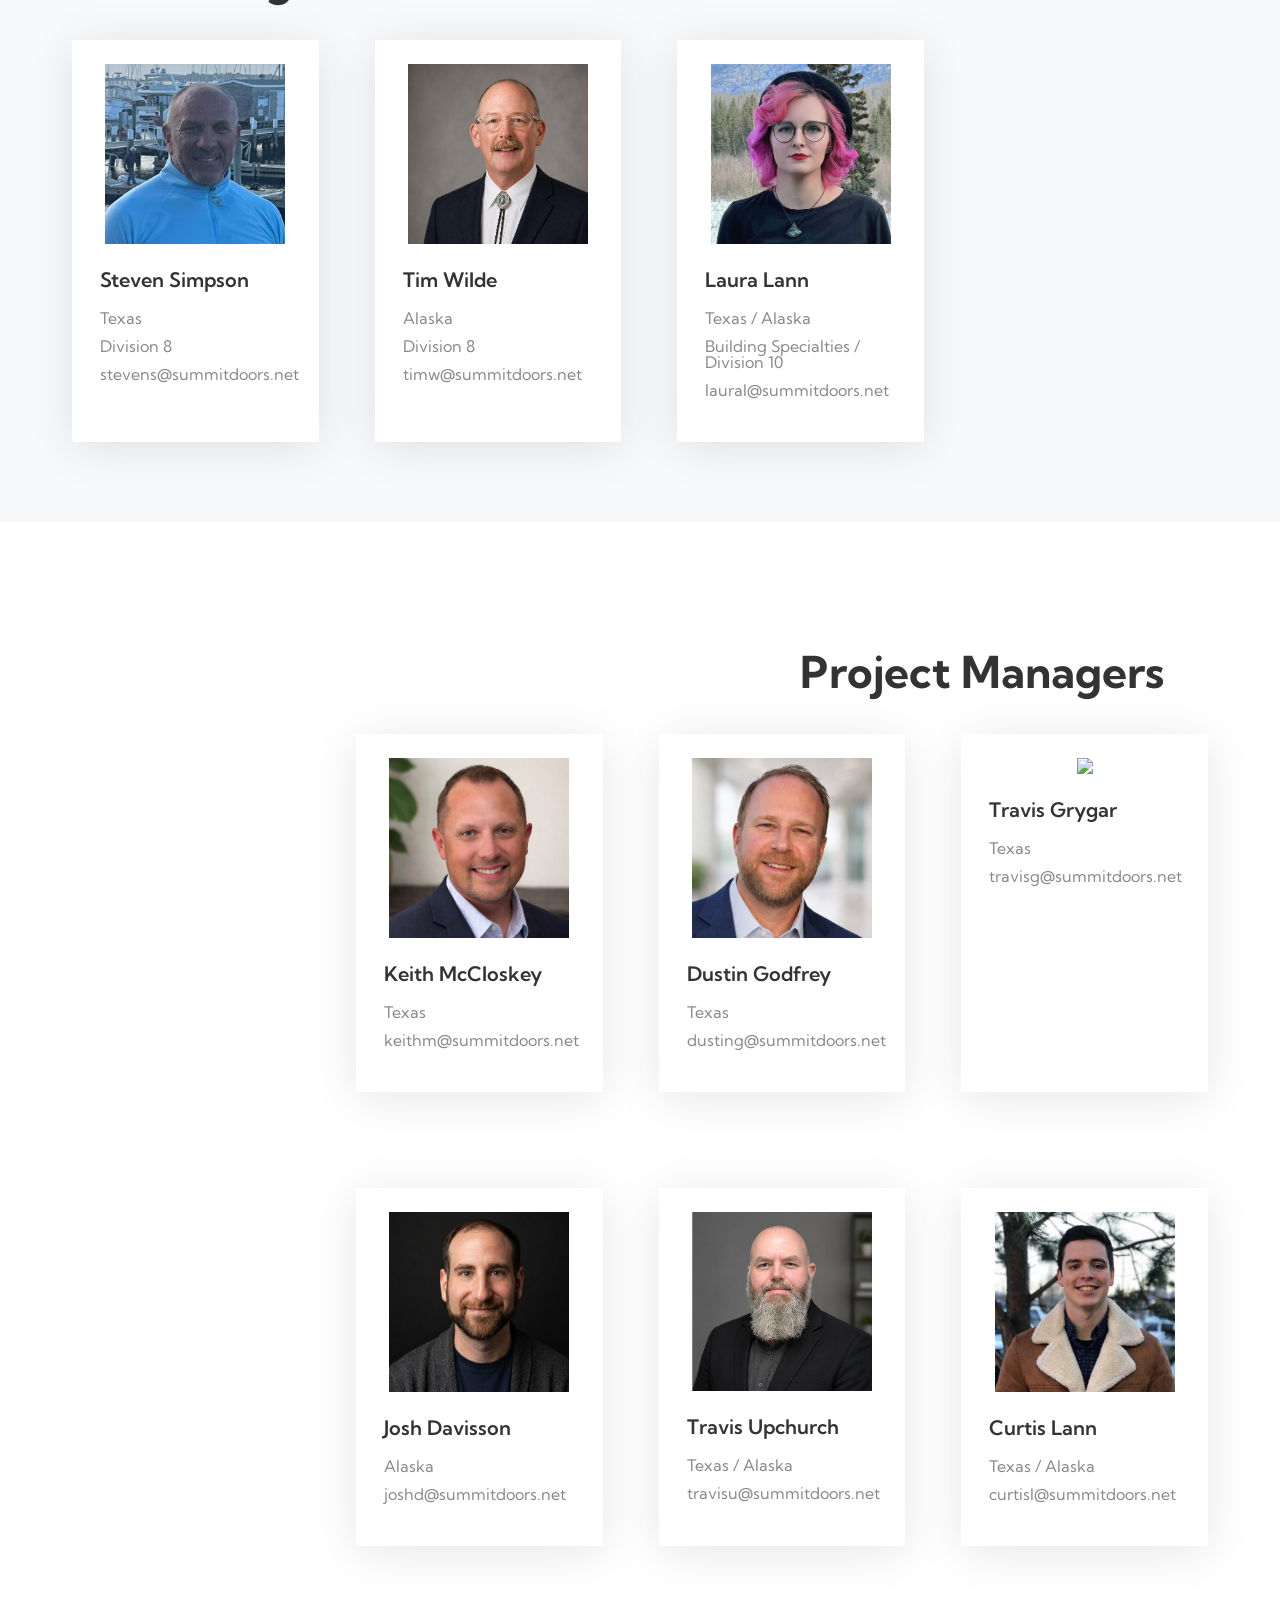
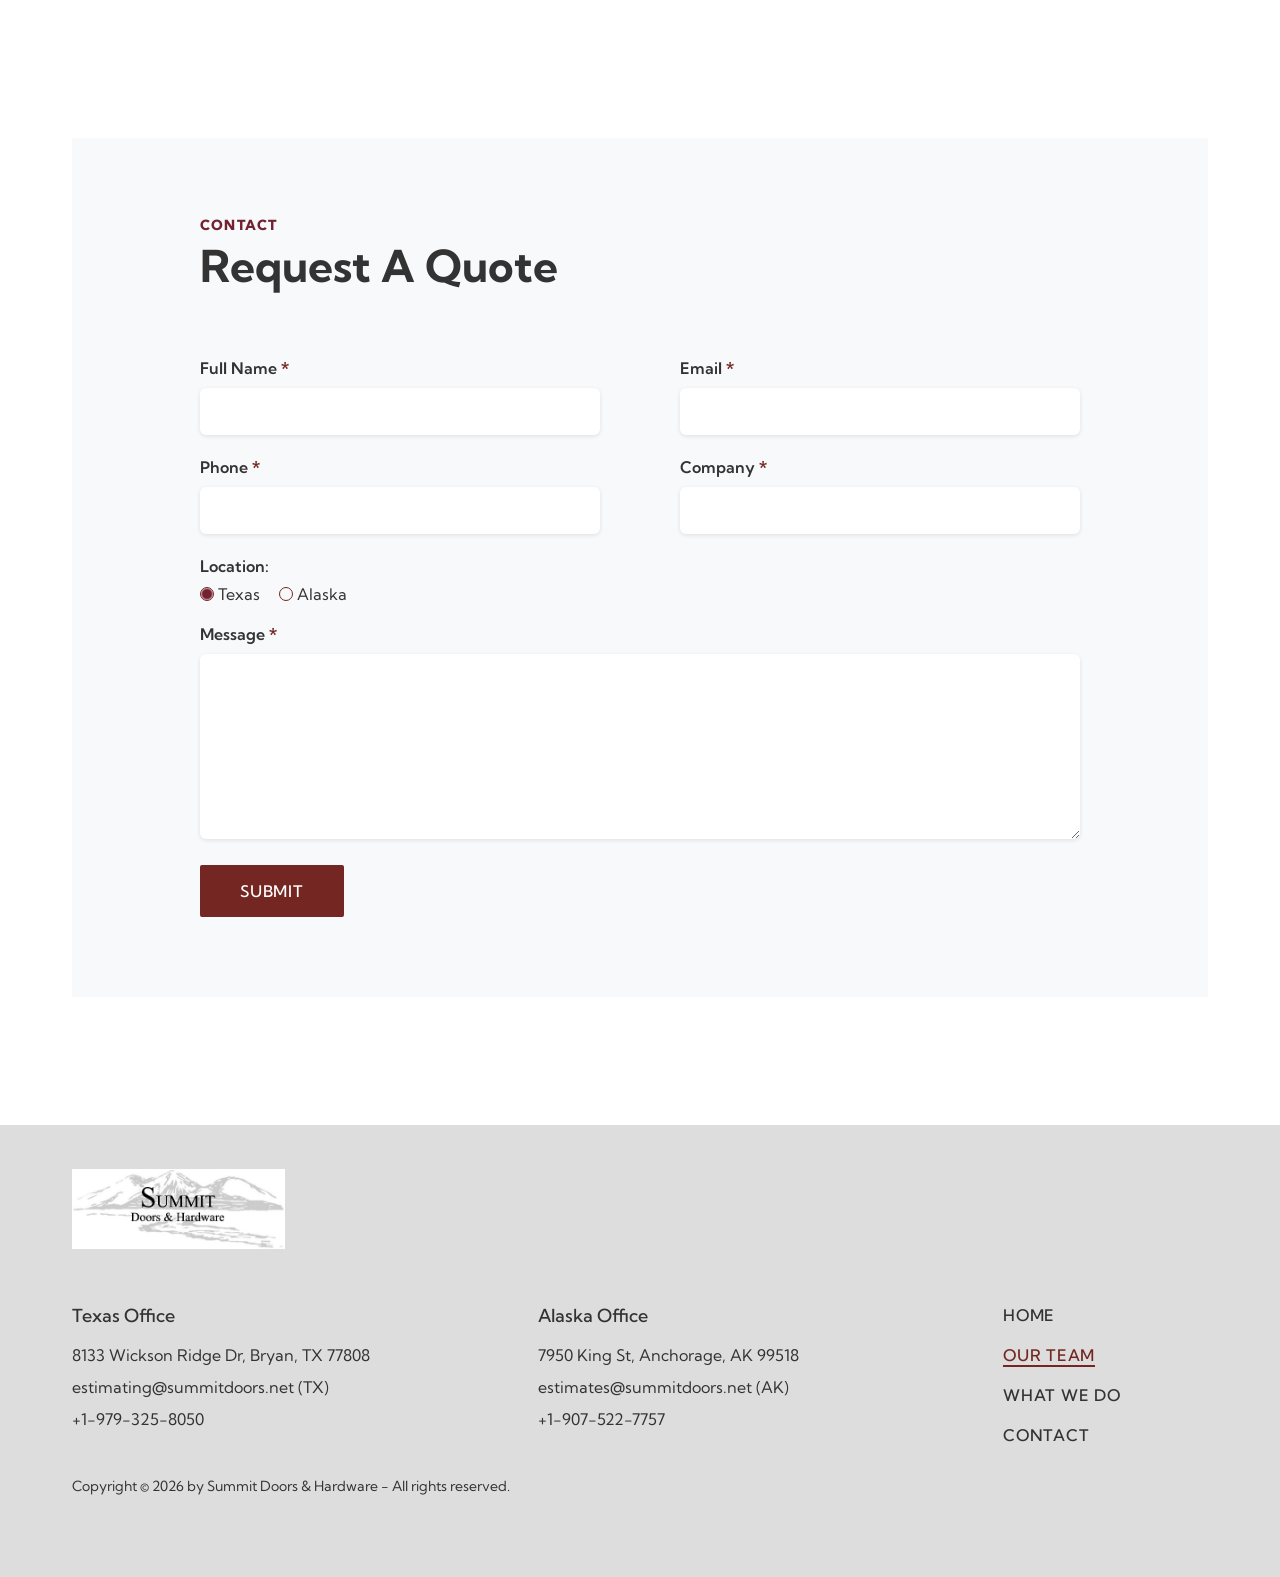
==== commit 8286d877: "Put Josh Davisson first" ====
--- a/about.html
+++ b/about.html
@@ -245,6 +245,17 @@
 
             <figure class="card card-vertical">
               <div class="text-center">
+                <img src="img/team/alaska/josh_davisson.png" class="card-img" />
+              </div>
+              <div class="card-body">
+                <h4 class="card-name">Josh Davisson</h4>
+                <p class="card-description">Alaska</p>
+                <p class="card-description">joshd@summitdoors.net</p>
+              </div>
+            </figure>
+
+            <figure class="card card-vertical">
+              <div class="text-center">
                 <img
                   src="img/team/alaska/travis_upchurch.png"
                   class="card-img"
@@ -257,16 +268,6 @@
               </div>
             </figure>
 
-            <figure class="card card-vertical">
-              <div class="text-center">
-                <img src="img/team/alaska/josh_davisson.png" class="card-img" />
-              </div>
-              <div class="card-body">
-                <h4 class="card-name">Josh Davisson</h4>
-                <p class="card-description">Alaska</p>
-                <p class="card-description">joshd@summitdoors.net</p>
-              </div>
-            </figure>
             <figure class="card card-vertical">
               <div class="text-center">
                 <img src="img/team/alaska/curtis_lann.jpg" class="card-img" />
